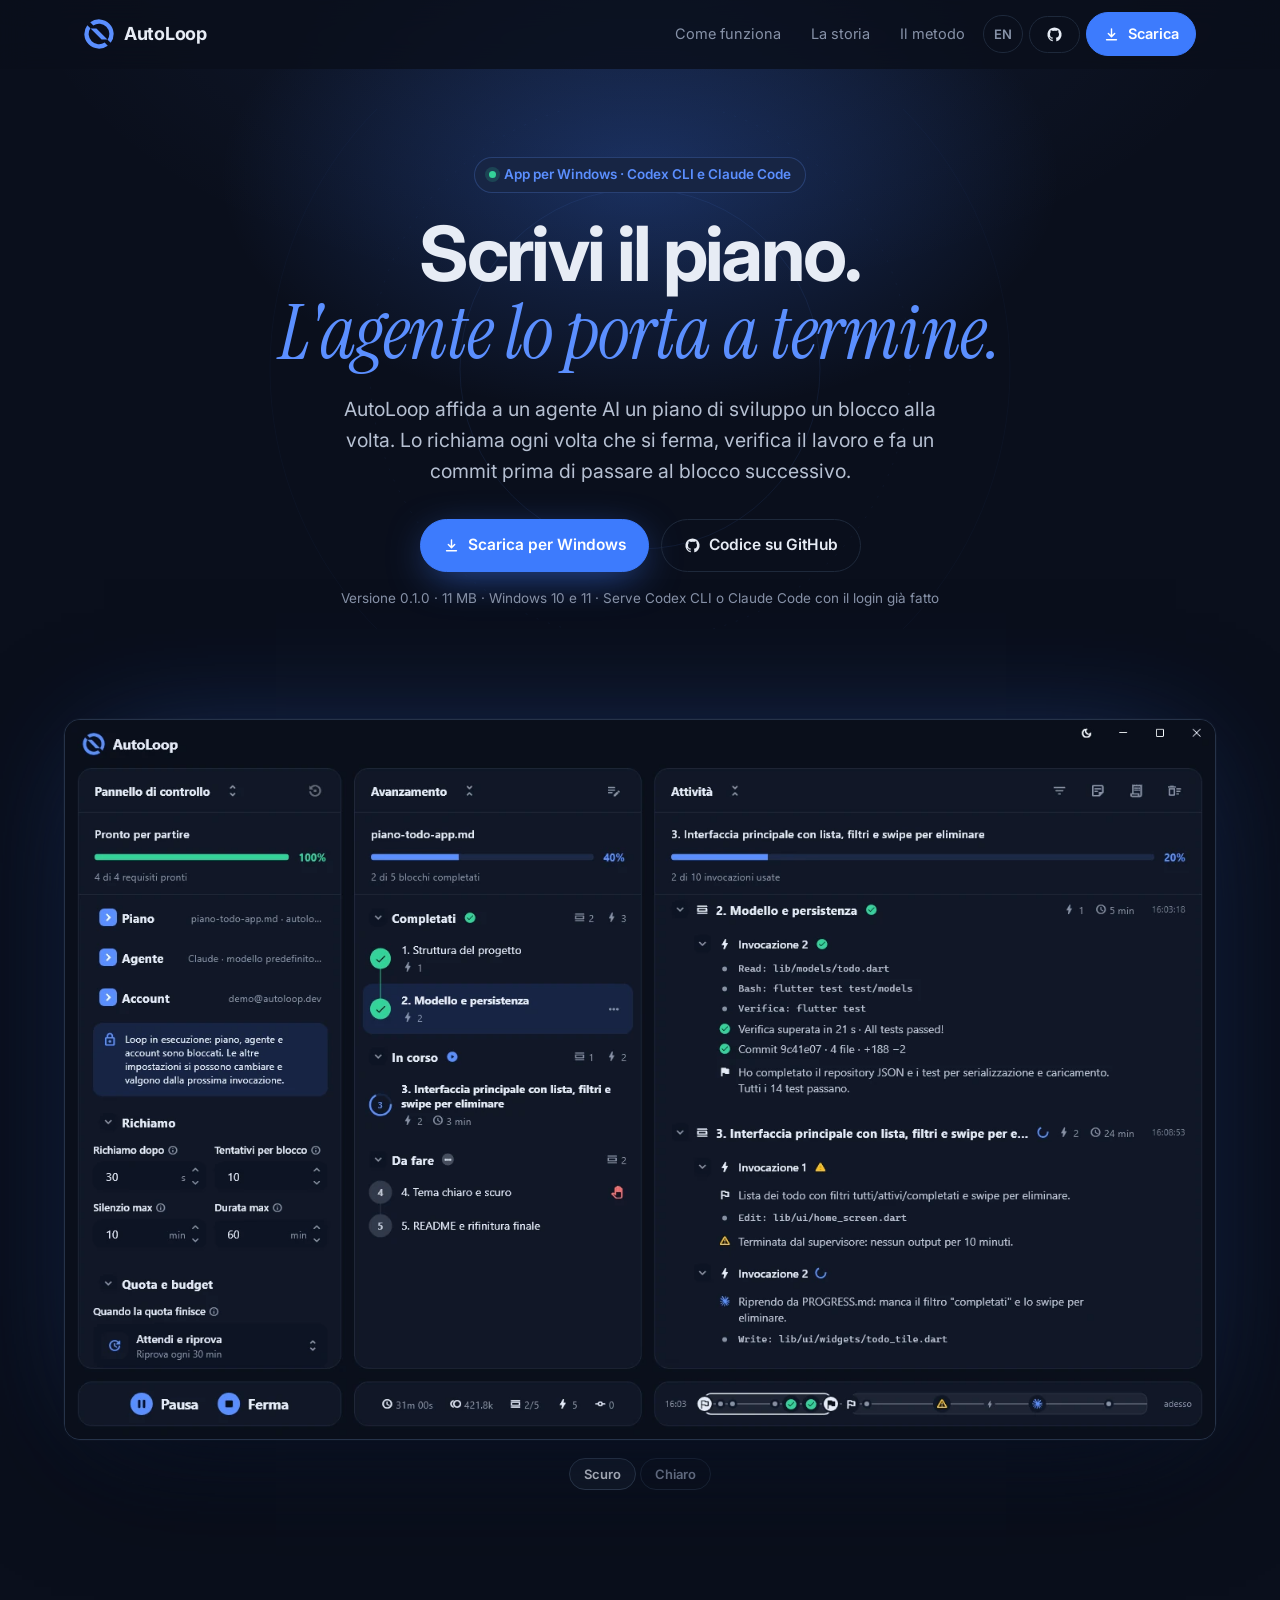
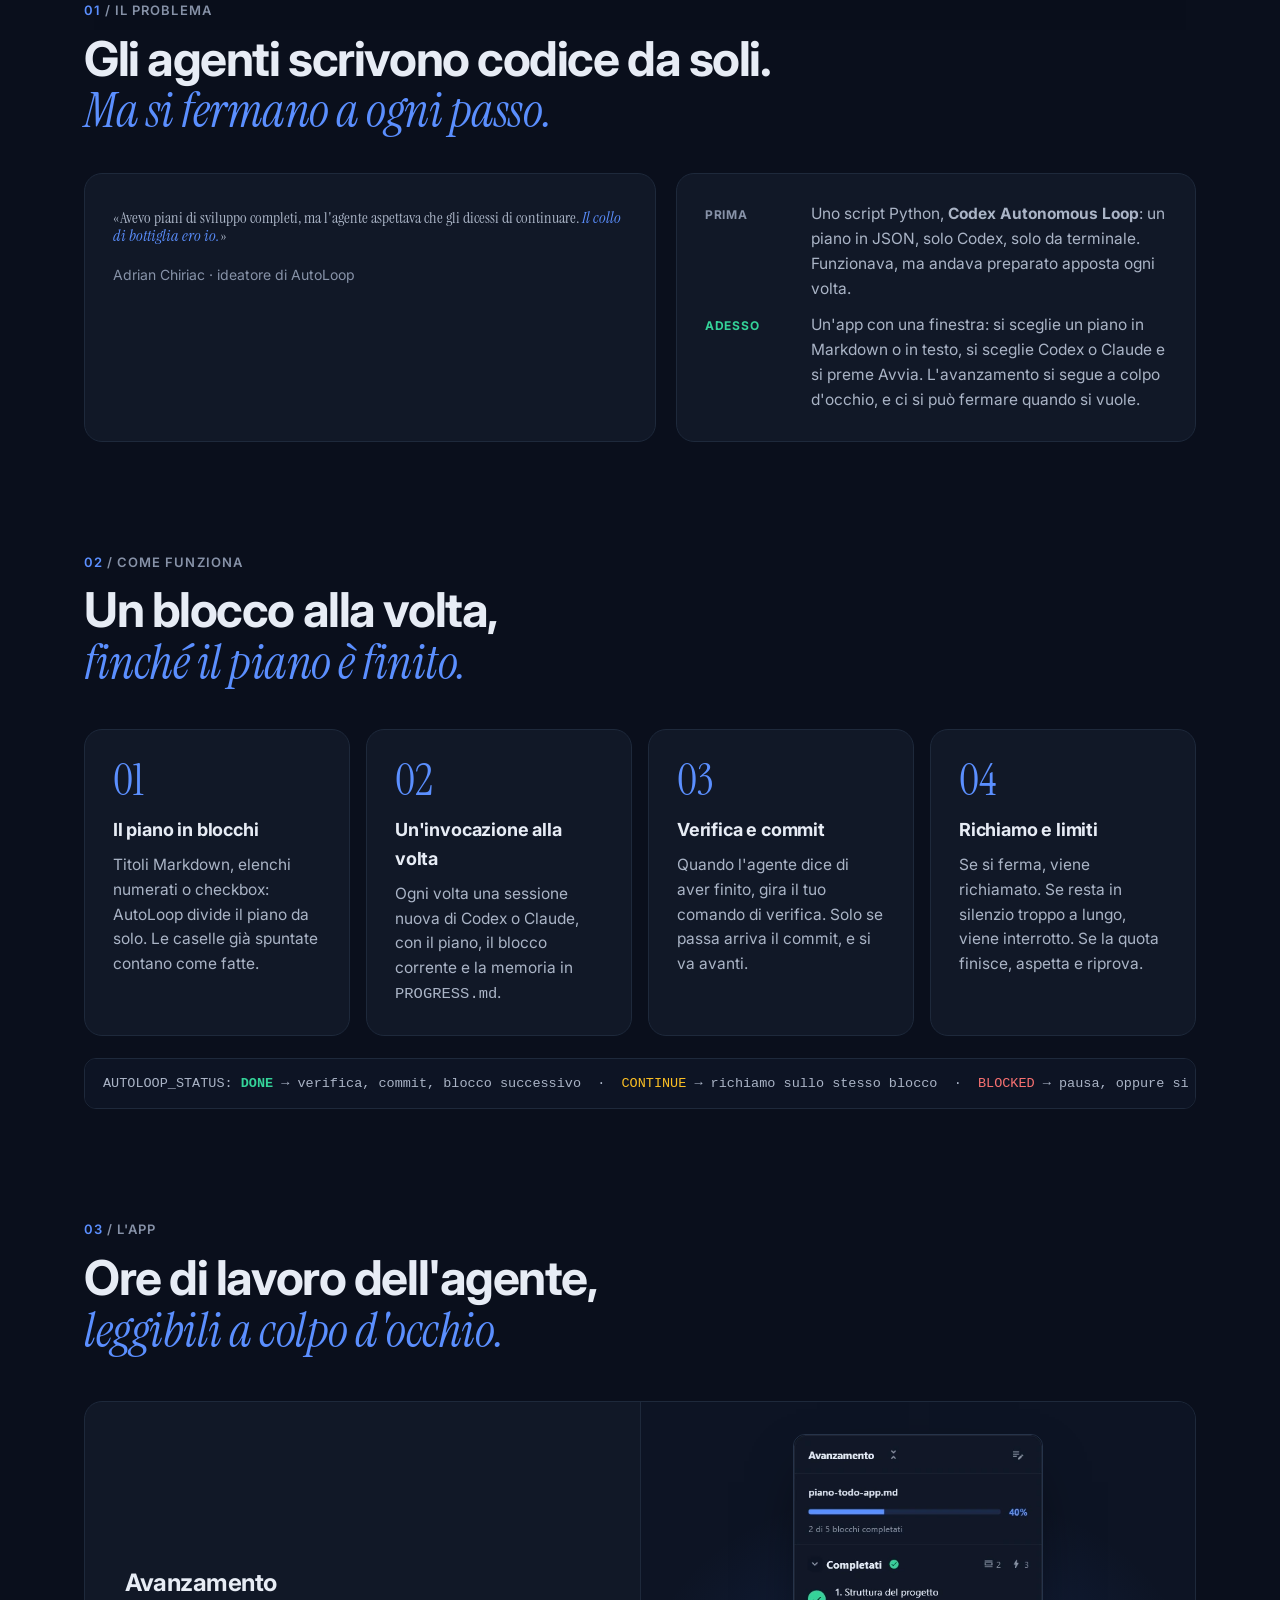
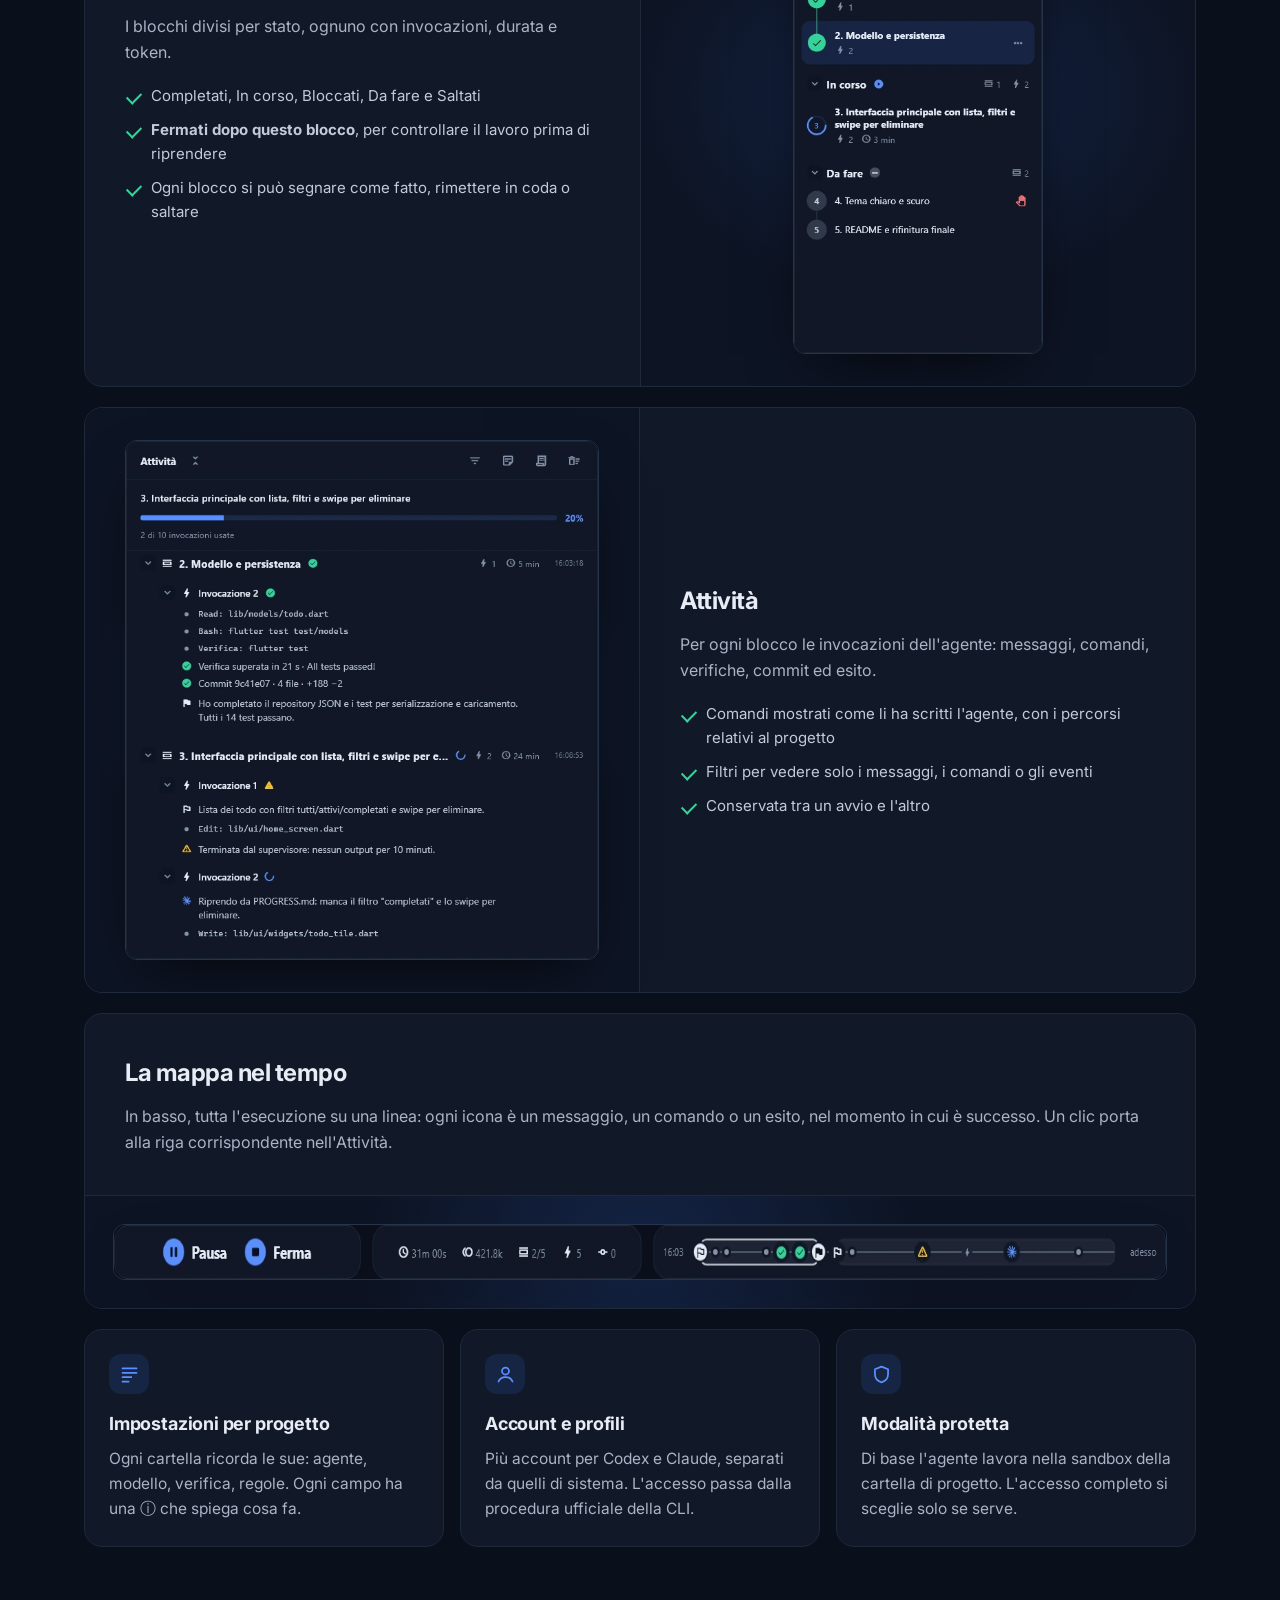
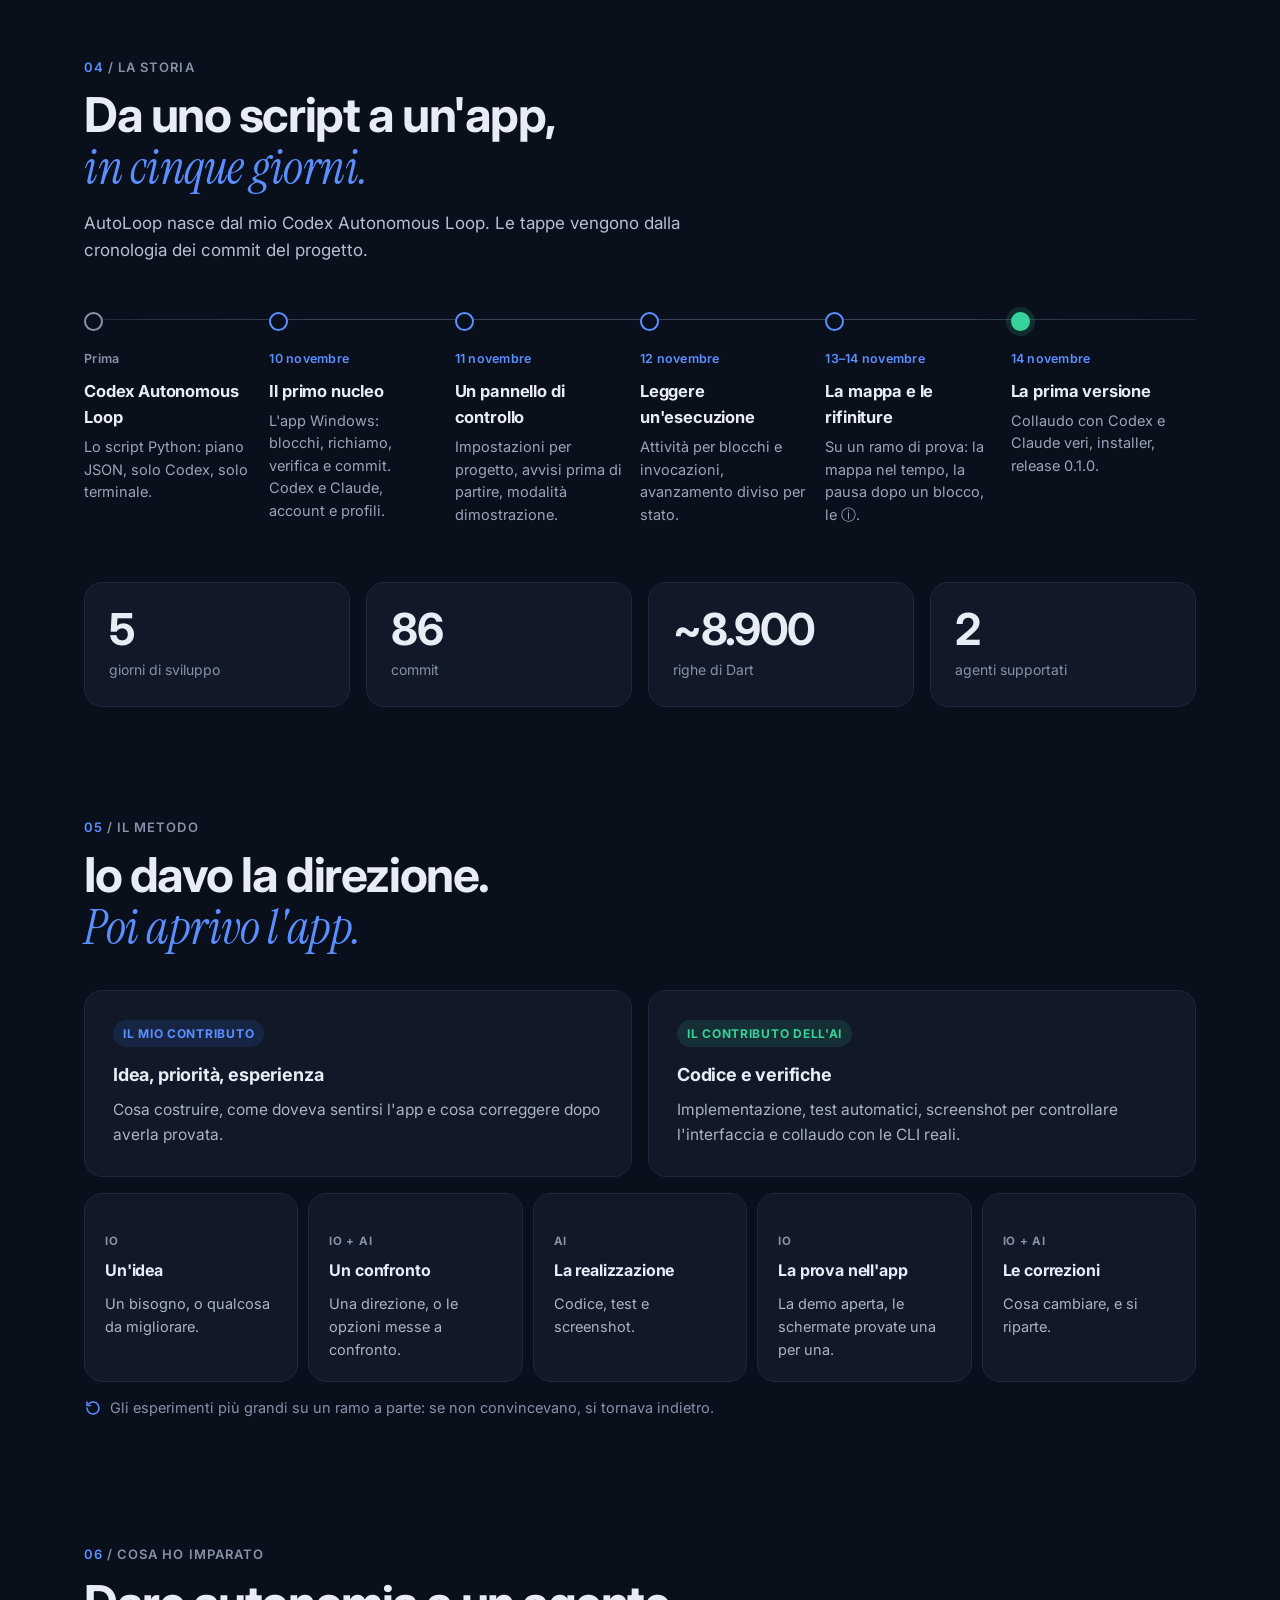
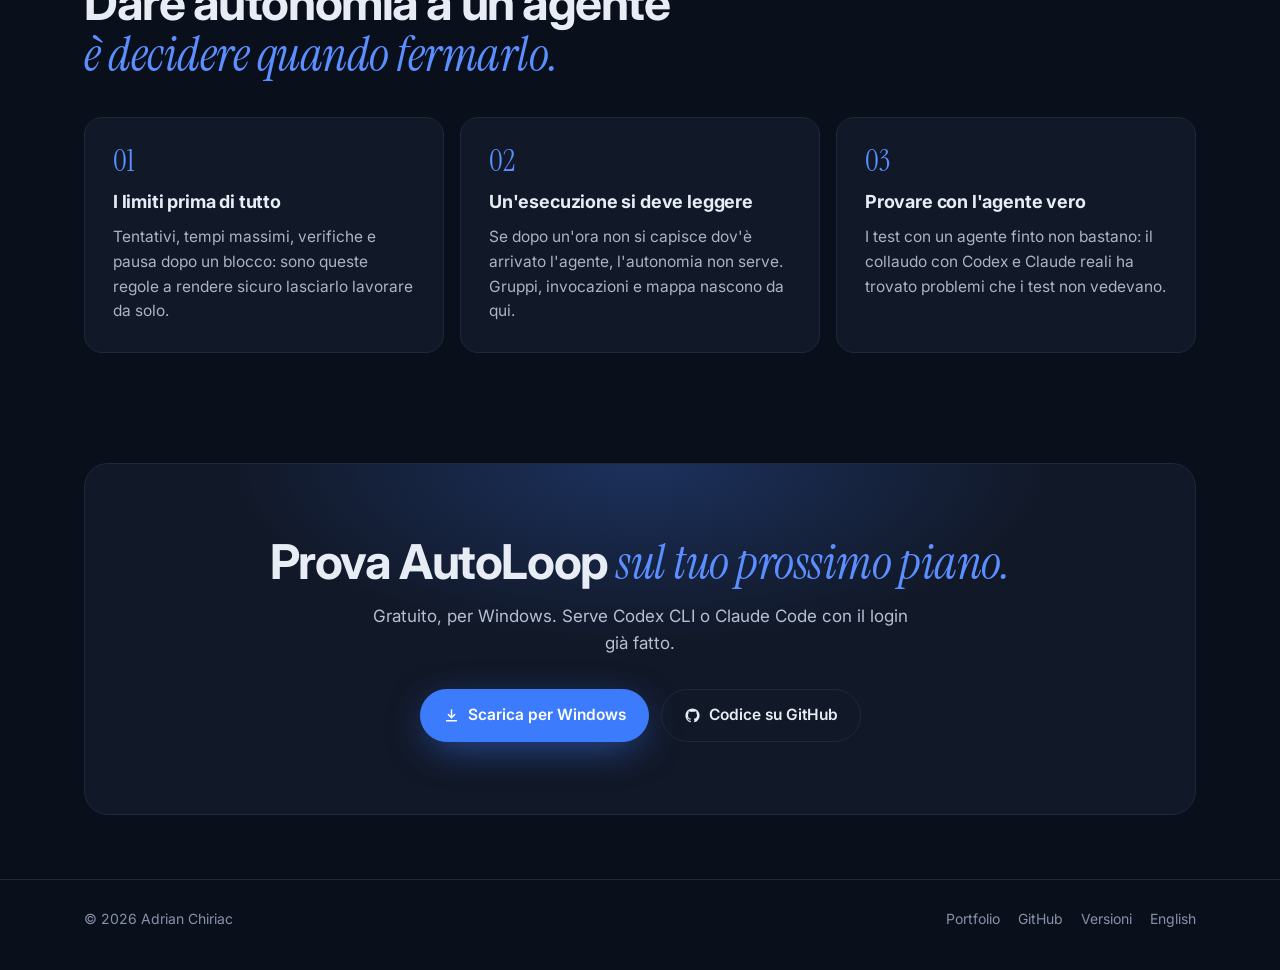
==== site/index.html @ 824dc72f "Landing page su GitHub Pages (italiano e inglese) - site/: pagina statica con presentazione, funzion" ====
<!doctype html>
<html lang="it">
<head>
  <meta charset="utf-8">
  <meta name="viewport" content="width=device-width, initial-scale=1">
  <title>AutoLoop · Un agente AI che porta a termine il tuo piano</title>
  <meta name="description" content="AutoLoop è un'app per Windows che fa eseguire a Codex CLI o Claude Code un piano di sviluppo un blocco alla volta: lo richiama quando si ferma, verifica il lavoro e fa un commit a ogni blocco.">
  <link rel="canonical" href="https://chiriacadrian2296.github.io/auto-loop/">
  <link rel="alternate" hreflang="it" href="https://chiriacadrian2296.github.io/auto-loop/">
  <link rel="alternate" hreflang="en" href="https://chiriacadrian2296.github.io/auto-loop/en/">
  <meta property="og:type" content="website">
  <meta property="og:title" content="AutoLoop · Un agente AI che porta a termine il tuo piano">
  <meta property="og:description" content="App per Windows: Codex CLI o Claude Code eseguono un piano di sviluppo un blocco alla volta, con verifiche, commit e richiamo automatico.">
  <meta property="og:image" content="https://chiriacadrian2296.github.io/auto-loop/assets/og.png">
  <meta property="og:url" content="https://chiriacadrian2296.github.io/auto-loop/">
  <meta name="twitter:card" content="summary_large_image">
  <meta name="theme-color" content="#0a0f1c">
  <link rel="icon" href="assets/favicon.svg" type="image/svg+xml">
  <link rel="apple-touch-icon" href="assets/apple-touch-icon.png">
  <link rel="preconnect" href="https://fonts.googleapis.com">
  <link rel="preconnect" href="https://fonts.gstatic.com" crossorigin>
  <link href="https://fonts.googleapis.com/css2?family=Inter:wght@400;500;600;700&family=Instrument+Serif:ital@0;1&display=swap" rel="stylesheet">
  <link rel="stylesheet" href="style.css">
</head>
<body>
<svg width="0" height="0" style="position:absolute" aria-hidden="true">
  <symbol id="logo" viewBox="-128 -128 256 256"><g fill="currentColor"><path d="M-75 -100A125 125 0 0 1 100 75L73.46 48.46A88 88 0 0 0 -48.46 -73.46Z"/><path d="M75 100A125 125 0 0 1 -100 -75L-73.46 -48.46A88 88 0 0 0 48.46 73.46Z"/><path d="M-72 -47H-22L72 47H22Z"/></g></symbol>
  <symbol id="download" viewBox="0 0 24 24"><path fill="none" stroke="currentColor" stroke-width="2" stroke-linecap="round" stroke-linejoin="round" d="M12 4v11m0 0-4.5-4.5M12 15l4.5-4.5M5 19.5h14"/></symbol>
  <symbol id="github" viewBox="0 0 24 24"><path fill="currentColor" d="M12 2a10 10 0 0 0-3.16 19.49c.5.09.68-.22.68-.48v-1.7c-2.78.6-3.37-1.34-3.37-1.34-.45-1.16-1.11-1.47-1.11-1.47-.9-.62.07-.6.07-.6 1 .07 1.53 1.03 1.53 1.03.89 1.53 2.34 1.09 2.91.83.09-.65.35-1.09.63-1.34-2.22-.25-4.55-1.11-4.55-4.94 0-1.09.39-1.98 1.03-2.68-.1-.25-.45-1.27.1-2.65 0 0 .84-.27 2.75 1.02A9.6 9.6 0 0 1 12 6.84c.85 0 1.7.11 2.5.34 1.9-1.29 2.74-1.02 2.74-1.02.55 1.38.2 2.4.1 2.65.64.7 1.03 1.59 1.03 2.68 0 3.84-2.34 4.68-4.57 4.93.36.31.68.92.68 1.85v2.74c0 .27.18.58.69.48A10 10 0 0 0 12 2Z"/></symbol>
  <symbol id="split" viewBox="0 0 24 24"><path fill="none" stroke="currentColor" stroke-width="2" stroke-linecap="round" d="M4 5h16M4 10h16M4 15h10M4 20h7"/></symbol>
  <symbol id="user" viewBox="0 0 24 24"><g fill="none" stroke="currentColor" stroke-width="2" stroke-linecap="round"><circle cx="12" cy="8" r="4"/><path d="M4 20c1.5-3.5 4.4-5 8-5s6.5 1.5 8 5"/></g></symbol>
  <symbol id="shield" viewBox="0 0 24 24"><path fill="none" stroke="currentColor" stroke-width="2" stroke-linejoin="round" d="M12 3 4.5 6v5.5c0 4.6 3.1 8.2 7.5 9.5 4.4-1.3 7.5-4.9 7.5-9.5V6L12 3Z"/></symbol>
  <symbol id="again" viewBox="0 0 24 24"><path fill="none" stroke="currentColor" stroke-width="2" stroke-linecap="round" stroke-linejoin="round" d="M4 12a8 8 0 1 0 2.4-5.7M4 4v4.5h4.5"/></symbol>
</svg>

<header class="top" id="top">
  <div class="wrap">
    <a class="brand" href="#"><svg><use href="#logo"/></svg>AutoLoop</a>
    <nav class="nav" aria-label="Sezioni">
      <a class="link" href="#come-funziona">Come funziona</a>
      <a class="link" href="#storia">La storia</a>
      <a class="link" href="#metodo">Il metodo</a>
      <a class="lang" href="en/" hreflang="en" lang="en" title="English version">EN</a>
      <a class="pill" href="https://github.com/chiriacadrian2296/auto-loop" aria-label="Codice su GitHub"><svg><use href="#github"/></svg></a>
      <a class="pill primary" href="https://github.com/chiriacadrian2296/auto-loop/releases/download/v0.1.0/AutoLoop-Setup-0.1.0.exe"><svg><use href="#download"/></svg><span>Scarica</span></a>
    </nav>
  </div>
</header>

<main>
  <div class="hero">
    <svg class="rings" viewBox="0 0 980 520" aria-hidden="true">
      <g fill="none" stroke="#5b8fff">
        <circle cx="490" cy="260" r="180" stroke-opacity=".18"/>
        <circle cx="490" cy="260" r="270" stroke-opacity=".11" stroke-dasharray="2 10"/>
        <circle cx="490" cy="260" r="370" stroke-opacity=".07"/>
      </g>
    </svg>
    <div class="wrap">
      <span class="eyebrow"><i></i>App per Windows · Codex CLI e Claude Code</span>
      <h1>Scrivi il piano.<br><em>L'agente lo porta a termine.</em></h1>
      <p class="lead">AutoLoop affida a un agente AI un piano di sviluppo un blocco alla volta. Lo richiama ogni volta che si ferma, verifica il lavoro e fa un commit prima di passare al blocco successivo.</p>
      <div class="cta">
        <a class="pill primary" href="https://github.com/chiriacadrian2296/auto-loop/releases/download/v0.1.0/AutoLoop-Setup-0.1.0.exe"><svg><use href="#download"/></svg>Scarica per Windows</a>
        <a class="pill" href="https://github.com/chiriacadrian2296/auto-loop"><svg><use href="#github"/></svg>Codice su GitHub</a>
      </div>
      <p class="meta">Versione 0.1.0 · 11 MB · Windows 10 e 11 · Serve Codex CLI o Claude Code con il login già fatto</p>
    </div>
  </div>

  <div class="shot reveal">
    <div class="frame" id="frame">
      <img src="assets/app-dark.webp" width="1440" height="900" alt="La finestra di AutoLoop durante un'esecuzione: a sinistra il pannello di controllo, al centro l'avanzamento dei blocchi, a destra l'attività dell'agente e in basso la mappa nel tempo.">
      <img class="light" src="assets/app-light.webp" width="1440" height="900" alt="" loading="lazy">
    </div>
    <div class="switch" role="group" aria-label="Tema dello screenshot">
      <button type="button" aria-pressed="true" data-theme="dark">Scuro</button>
      <button type="button" aria-pressed="false" data-theme="light">Chiaro</button>
    </div>
  </div>

  <section id="problema">
    <div class="wrap">
      <div class="kicker reveal">01 <b>/ Il problema</b></div>
      <h2 class="reveal">Gli agenti scrivono codice da soli.<br><em>Ma si fermano a ogni passo.</em></h2>
      <div class="quote">
        <div class="card reveal">
          <p class="big-quote">«Avevo piani di sviluppo completi, ma l'agente aspettava che gli dicessi di continuare. <em>Il collo di bottiglia ero io.</em>»</p>
          <p class="who">Adrian Chiriac · ideatore di AutoLoop</p>
        </div>
        <div class="card before-after reveal">
          <div class="ba"><span>Prima</span><p>Uno script Python, <strong>Codex Autonomous Loop</strong>: un piano in JSON, solo Codex, solo da terminale. Funzionava, ma andava preparato apposta ogni volta.</p></div>
          <div class="ba now"><span>Adesso</span><p>Un'app con una finestra: si sceglie un piano in Markdown o in testo, si sceglie Codex o Claude e si preme Avvia. L'avanzamento si segue a colpo d'occhio, e ci si può fermare quando si vuole.</p></div>
        </div>
      </div>
    </div>
  </section>

  <section id="come-funziona">
    <div class="wrap">
      <div class="kicker reveal">02 <b>/ Come funziona</b></div>
      <h2 class="reveal">Un blocco alla volta,<br><em>finché il piano è finito.</em></h2>
      <div class="steps">
        <div class="card step reveal"><div class="n">01</div><h3>Il piano in blocchi</h3><p>Titoli Markdown, elenchi numerati o checkbox: AutoLoop divide il piano da solo. Le caselle già spuntate contano come fatte.</p></div>
        <div class="card step reveal"><div class="n">02</div><h3>Un'invocazione alla volta</h3><p>Ogni volta una sessione nuova di Codex o Claude, con il piano, il blocco corrente e la memoria in <code>PROGRESS.md</code>.</p></div>
        <div class="card step reveal"><div class="n">03</div><h3>Verifica e commit</h3><p>Quando l'agente dice di aver finito, gira il tuo comando di verifica. Solo se passa arriva il commit, e si va avanti.</p></div>
        <div class="card step reveal"><div class="n">04</div><h3>Richiamo e limiti</h3><p>Se si ferma, viene richiamato. Se resta in silenzio troppo a lungo, viene interrotto. Se la quota finisce, aspetta e riprova.</p></div>
      </div>
      <div class="status-line reveal" aria-label="Le tre risposte possibili dell'agente">
        AUTOLOOP_STATUS: <b>DONE</b> → verifica, commit, blocco successivo &nbsp;·&nbsp; <span class="c">CONTINUE</span> → richiamo sullo stesso blocco &nbsp;·&nbsp; <span class="x">BLOCKED</span> → pausa, oppure si salta
      </div>
    </div>
  </section>

  <section id="app">
    <div class="wrap">
      <div class="kicker reveal">03 <b>/ L'app</b></div>
      <h2 class="reveal">Ore di lavoro dell'agente,<br><em>leggibili a colpo d'occhio.</em></h2>
      <div class="features">
        <div class="card feature reveal">
          <div class="txt">
            <h3>Avanzamento</h3>
            <p>I blocchi divisi per stato, ognuno con invocazioni, durata e token.</p>
            <ul>
              <li>Completati, In corso, Bloccati, Da fare e Saltati</li>
              <li><strong>Fermati dopo questo blocco</strong>, per controllare il lavoro prima di riprendere</li>
              <li>Ogni blocco si può segnare come fatto, rimettere in coda o saltare</li>
            </ul>
          </div>
          <div class="pic"><img src="assets/progress.webp" width="360" height="752" alt="Il pannello Avanzamento con i blocchi completati, quello in corso e quelli da fare." loading="lazy"></div>
        </div>
        <div class="card feature flip reveal">
          <div class="txt">
            <h3>Attività</h3>
            <p>Per ogni blocco le invocazioni dell'agente: messaggi, comandi, verifiche, commit ed esito.</p>
            <ul>
              <li>Comandi mostrati come li ha scritti l'agente, con i percorsi relativi al progetto</li>
              <li>Filtri per vedere solo i messaggi, i comandi o gli eventi</li>
              <li>Conservata tra un avvio e l'altro</li>
            </ul>
          </div>
          <div class="pic"><img src="assets/activity.webp" width="686" height="752" alt="Il pannello Attività con le invocazioni dell'agente, la verifica superata e il commit." loading="lazy"></div>
        </div>
        <div class="card feature wide reveal">
          <div class="txt">
            <h3>La mappa nel tempo</h3>
            <p>In basso, tutta l'esecuzione su una linea: ogni icona è un messaggio, un comando o un esito, nel momento in cui è successo. Un clic porta alla riga corrispondente nell'Attività.</p>
          </div>
          <div class="pic"><img src="assets/bar.webp" width="1408" height="56" alt="La barra in basso con i pulsanti Pausa e Ferma, i totali e la mappa dell'attività nel tempo." loading="lazy"></div>
        </div>
      </div>
      <div class="mini">
        <div class="card reveal"><div class="ico"><svg><use href="#split"/></svg></div><h3>Impostazioni per progetto</h3><p>Ogni cartella ricorda le sue: agente, modello, verifica, regole. Ogni campo ha una ⓘ che spiega cosa fa.</p></div>
        <div class="card reveal"><div class="ico"><svg><use href="#user"/></svg></div><h3>Account e profili</h3><p>Più account per Codex e Claude, separati da quelli di sistema. L'accesso passa dalla procedura ufficiale della CLI.</p></div>
        <div class="card reveal"><div class="ico"><svg><use href="#shield"/></svg></div><h3>Modalità protetta</h3><p>Di base l'agente lavora nella sandbox della cartella di progetto. L'accesso completo si sceglie solo se serve.</p></div>
      </div>
    </div>
  </section>

  <section id="storia">
    <div class="wrap">
      <div class="kicker reveal">04 <b>/ La storia</b></div>
      <h2 class="reveal">Da uno script a un'app,<br><em>in cinque giorni.</em></h2>
      <p class="intro reveal">AutoLoop nasce dal mio Codex Autonomous Loop. Le tappe vengono dalla cronologia dei commit del progetto.</p>
      <div class="timeline">
        <div class="tl first reveal"><time>Prima</time><h3>Codex Autonomous Loop</h3><p>Lo script Python: piano JSON, solo Codex, solo terminale.</p></div>
        <div class="tl reveal"><time>10 novembre</time><h3>Il primo nucleo</h3><p>L'app Windows: blocchi, richiamo, verifica e commit. Codex e Claude, account e profili.</p></div>
        <div class="tl reveal"><time>11 novembre</time><h3>Un pannello di controllo</h3><p>Impostazioni per progetto, avvisi prima di partire, modalità dimostrazione.</p></div>
        <div class="tl reveal"><time>12 novembre</time><h3>Leggere un'esecuzione</h3><p>Attività per blocchi e invocazioni, avanzamento diviso per stato.</p></div>
        <div class="tl reveal"><time>13–14 novembre</time><h3>La mappa e le rifiniture</h3><p>Su un ramo di prova: la mappa nel tempo, la pausa dopo un blocco, le ⓘ.</p></div>
        <div class="tl last reveal"><time>14 novembre</time><h3>La prima versione</h3><p>Collaudo con Codex e Claude veri, installer, release 0.1.0.</p></div>
      </div>
      <div class="numbers">
        <div class="card num reveal"><b>5</b><span>giorni di sviluppo</span></div>
        <div class="card num reveal"><b>86</b><span>commit</span></div>
        <div class="card num reveal"><b>~8.900</b><span>righe di Dart</span></div>
        <div class="card num reveal"><b>2</b><span>agenti supportati</span></div>
      </div>
    </div>
  </section>

  <section id="metodo">
    <div class="wrap">
      <div class="kicker reveal">05 <b>/ Il metodo</b></div>
      <h2 class="reveal">Io davo la direzione.<br><em>Poi aprivo l'app.</em></h2>
      <div class="roles">
        <div class="card role reveal"><span class="tag">Il mio contributo</span><h3>Idea, priorità, esperienza</h3><p>Cosa costruire, come doveva sentirsi l'app e cosa correggere dopo averla provata.</p></div>
        <div class="card role ai reveal"><span class="tag">Il contributo dell'AI</span><h3>Codice e verifiche</h3><p>Implementazione, test automatici, screenshot per controllare l'interfaccia e collaudo con le CLI reali.</p></div>
      </div>
      <div class="loop">
        <div class="card reveal"><div class="who">Io</div><h3>Un'idea</h3><p>Un bisogno, o qualcosa da migliorare.</p></div>
        <div class="card reveal"><div class="who">Io + AI</div><h3>Un confronto</h3><p>Una direzione, o le opzioni messe a confronto.</p></div>
        <div class="card reveal"><div class="who">AI</div><h3>La realizzazione</h3><p>Codice, test e screenshot.</p></div>
        <div class="card reveal"><div class="who">Io</div><h3>La prova nell'app</h3><p>La demo aperta, le schermate provate una per una.</p></div>
        <div class="card reveal"><div class="who">Io + AI</div><h3>Le correzioni</h3><p>Cosa cambiare, e si riparte.</p></div>
      </div>
      <p class="again reveal"><svg><use href="#again"/></svg>Gli esperimenti più grandi su un ramo a parte: se non convincevano, si tornava indietro.</p>
    </div>
  </section>

  <section id="imparato">
    <div class="wrap">
      <div class="kicker reveal">06 <b>/ Cosa ho imparato</b></div>
      <h2 class="reveal">Dare autonomia a un agente<br><em>è decidere quando fermarlo.</em></h2>
      <div class="learned">
        <div class="card reveal"><div class="n">01</div><h3>I limiti prima di tutto</h3><p>Tentativi, tempi massimi, verifiche e pausa dopo un blocco: sono queste regole a rendere sicuro lasciarlo lavorare da solo.</p></div>
        <div class="card reveal"><div class="n">02</div><h3>Un'esecuzione si deve leggere</h3><p>Se dopo un'ora non si capisce dov'è arrivato l'agente, l'autonomia non serve. Gruppi, invocazioni e mappa nascono da qui.</p></div>
        <div class="card reveal"><div class="n">03</div><h3>Provare con l'agente vero</h3><p>I test con un agente finto non bastano: il collaudo con Codex e Claude reali ha trovato problemi che i test non vedevano.</p></div>
      </div>

      <div class="final reveal">
        <h2>Prova AutoLoop <em>sul tuo prossimo piano.</em></h2>
        <p>Gratuito, per Windows. Serve Codex CLI o Claude Code con il login già fatto.</p>
        <div class="cta">
          <a class="pill primary" href="https://github.com/chiriacadrian2296/auto-loop/releases/download/v0.1.0/AutoLoop-Setup-0.1.0.exe"><svg><use href="#download"/></svg>Scarica per Windows</a>
          <a class="pill" href="https://github.com/chiriacadrian2296/auto-loop"><svg><use href="#github"/></svg>Codice su GitHub</a>
        </div>
      </div>
    </div>
  </section>
</main>

<footer>
  <div class="wrap">
    <span>© 2026 Adrian Chiriac</span>
    <nav aria-label="Link">
      <a href="https://chiriacadrian2296.github.io/portfolio/">Portfolio</a>
      <a href="https://github.com/chiriacadrian2296/auto-loop">GitHub</a>
      <a href="https://github.com/chiriacadrian2296/auto-loop/releases">Versioni</a>
      <a href="en/" hreflang="en" lang="en">English</a>
    </nav>
  </div>
</footer>

<script src="site.js"></script>
</body>
</html>
---- site/style.css ----
/* AutoLoop landing: the app's own dark palette (from the logo). */
:root {
  --bg: #0a0f1c;
  --bg-2: #0d1424;
  --surface: #111827;
  --border: #1e293b;
  --text: #e7ecf5;
  --muted: #8792a8;
  --primary: #5b8fff;
  --primary-strong: #3d7bfd;
  --primary-soft: #172544;
  --success: #34d399;
  --danger: #f87171;
  --warning: #fbbf24;
  --radius: 18px;
  --max: 1160px;
  --sans: 'Inter', 'Segoe UI', system-ui, -apple-system, sans-serif;
  --serif: 'Instrument Serif', Georgia, serif;
  color-scheme: dark;
}

* { box-sizing: border-box; }
html { scroll-behavior: smooth; -webkit-text-size-adjust: 100%; overflow-x: clip; }
@media (prefers-reduced-motion: reduce) { html { scroll-behavior: auto; } }
body {
  margin: 0;
  background: var(--bg);
  color: var(--text);
  font: 400 17px/1.6 var(--sans);
  -webkit-font-smoothing: antialiased;
  overflow-x: hidden;
}
img { max-width: 100%; display: block; }
a { color: inherit; }
.wrap { max-width: var(--max); margin: 0 auto; padding: 0 24px; }
@media (max-width: 600px) { .wrap { padding: 0 16px; } }
.sr { position: absolute; width: 1px; height: 1px; overflow: hidden; clip: rect(0 0 0 0); }

/* ---------- header */
.top {
  position: sticky; top: 0; z-index: 10;
  background: color-mix(in srgb, var(--bg) 82%, transparent);
  backdrop-filter: blur(14px);
  border-bottom: 1px solid transparent;
  transition: border-color .2s;
}
.top.scrolled { border-bottom-color: var(--border); }
.top .wrap { display: flex; align-items: center; gap: 12px; height: 68px; }
.brand { display: flex; align-items: center; gap: 10px; text-decoration: none; font-weight: 700; font-size: 18px; letter-spacing: -.3px; }
.brand svg { width: 30px; height: 30px; color: var(--primary); }
.nav { margin-left: auto; display: flex; align-items: center; gap: 6px; }
.nav a.link { text-decoration: none; color: var(--muted); font-size: 14.5px; padding: 8px 12px; border-radius: 999px; transition: color .15s, background .15s; }
.nav a.link:hover { color: var(--text); background: var(--surface); }
.pill {
  display: inline-flex; align-items: center; gap: 8px;
  text-decoration: none; font-weight: 600; font-size: 14.5px;
  padding: 9px 16px; border-radius: 999px; border: 1px solid var(--border);
  transition: background .15s, border-color .15s, transform .15s;
}
.pill:hover { border-color: #334155; background: var(--surface); }
.pill.primary { background: var(--primary-strong); border-color: var(--primary-strong); color: #fff; }
.pill.primary:hover { background: var(--primary); border-color: var(--primary); }
.pill svg { width: 17px; height: 17px; flex: none; }
.lang { font-size: 13px; font-weight: 600; color: var(--muted); text-decoration: none; padding: 8px 10px; border-radius: 999px; border: 1px solid var(--border); }
.lang:hover { color: var(--text); }
@media (max-width: 760px) { .nav a.link { display: none; } }
@media (max-width: 420px) { .top .pill.primary span { display: none; } }

/* ---------- hero */
.hero { position: relative; padding: 88px 0 40px; text-align: center; isolation: isolate; overflow-x: clip; }
.hero::before {
  content: ''; position: absolute; inset: -120px 0 auto; height: 760px; z-index: -1;
  background:
    radial-gradient(600px 340px at 50% 30%, rgba(61, 123, 253, .28), transparent 70%),
    radial-gradient(900px 500px at 50% 0%, rgba(91, 143, 255, .10), transparent 70%);
}
.rings { position: absolute; left: 50%; top: 40px; width: 980px; max-width: 160vw; transform: translateX(-50%); z-index: -1; opacity: .5; pointer-events: none; }
.eyebrow {
  display: inline-flex; align-items: center; gap: 8px;
  font-size: 13.5px; font-weight: 600; color: var(--primary);
  background: var(--primary-soft); border: 1px solid rgba(91, 143, 255, .25);
  padding: 6px 14px; border-radius: 999px;
}
.eyebrow i { width: 7px; height: 7px; border-radius: 50%; background: var(--success); box-shadow: 0 0 0 4px rgba(52, 211, 153, .18); }
h1 {
  margin: 22px auto 0; max-width: 900px;
  font-size: clamp(40px, 7vw, 76px); line-height: 1.02; letter-spacing: -.035em; font-weight: 700;
}
h1 em, h2 em { font-family: var(--serif); font-style: italic; font-weight: 400; letter-spacing: -.01em; color: var(--primary); }
.lead { max-width: 640px; margin: 22px auto 0; color: #b6c0d2; font-size: clamp(17px, 2vw, 19.5px); }
.cta { margin-top: 32px; display: flex; flex-wrap: wrap; justify-content: center; gap: 12px; }
.cta .pill { padding: 13px 22px; font-size: 15.5px; }
.cta .pill.primary { box-shadow: 0 10px 40px -10px rgba(61, 123, 253, .7); }
.meta { margin-top: 16px; color: var(--muted); font-size: 13.5px; }

/* ---------- screenshot */
.shot { margin: 56px auto 0; max-width: 1200px; padding: 0 24px; }
@media (max-width: 600px) { .shot { padding: 0 16px; } }
.frame {
  position: relative; border-radius: 16px; overflow: hidden;
  border: 1px solid #263349;
  box-shadow: 0 40px 120px -30px rgba(0, 0, 0, .8), 0 0 0 1px rgba(255, 255, 255, .02), 0 0 120px -40px rgba(61, 123, 253, .5);
  background: var(--surface);
}
.frame img { width: 100%; height: auto; aspect-ratio: 1440 / 900; }
.frame img.light { position: absolute; inset: 0; opacity: 0; transition: opacity .35s; }
.frame.is-light img.light { opacity: 1; }
.switch { margin: 18px auto 0; display: flex; justify-content: center; gap: 4px; }
.switch button {
  font: 600 13px var(--sans); color: var(--muted); background: transparent; cursor: pointer;
  border: 1px solid var(--border); padding: 7px 14px; border-radius: 999px;
}
.switch button[aria-pressed='true'] { color: var(--text); background: var(--surface); border-color: #334155; }
.caption { text-align: center; color: var(--muted); font-size: 13px; margin-top: 10px; }

/* ---------- sections */
section { padding: 110px 0 0; }
.kicker { font-size: 13px; font-weight: 600; letter-spacing: .08em; text-transform: uppercase; color: var(--primary); }
.kicker b { color: var(--muted); font-weight: 600; }
h2 { margin: 12px 0 0; font-size: clamp(30px, 4.6vw, 48px); line-height: 1.08; letter-spacing: -.03em; font-weight: 700; max-width: 820px; }
.intro { margin-top: 16px; max-width: 680px; color: #b6c0d2; }

/* problem quote */
.quote { margin-top: 36px; display: grid; grid-template-columns: 1.1fr 1fr; gap: 20px; }
@media (max-width: 860px) { .quote { grid-template-columns: 1fr; } }
.card { background: var(--surface); border: 1px solid var(--border); border-radius: var(--radius); padding: 28px; }
.card h3 { margin: 0; font-size: 18px; letter-spacing: -.01em; }
.card p { margin: 8px 0 0; color: #aab4c6; font-size: 15.5px; }
.big-quote { font-family: var(--serif); font-size: clamp(28px, 3.6vw, 40px); line-height: 1.15; margin: 0; }
.big-quote em { color: var(--primary); }
.card .who { margin-top: 18px; color: var(--muted); font-size: 14px; }
.before-after { display: grid; gap: 12px; }
.ba { display: grid; grid-template-columns: 92px 1fr; gap: 14px; align-items: start; }
.ba span { font-size: 12px; font-weight: 700; letter-spacing: .06em; text-transform: uppercase; color: var(--muted); padding-top: 3px; }
.ba.now span { color: var(--success); }
.ba p { margin: 0; }

/* steps */
.steps { margin-top: 40px; display: grid; grid-template-columns: repeat(4, 1fr); gap: 16px; counter-reset: step; }
@media (max-width: 960px) { .steps { grid-template-columns: repeat(2, 1fr); } }
@media (max-width: 560px) { .steps { grid-template-columns: 1fr; } }
.step { position: relative; }
.step .n { font-family: var(--serif); font-size: 44px; line-height: 1; color: var(--primary); }
.step h3 { margin-top: 14px; }
.status-line {
  margin-top: 22px; font: 500 13.5px/1.6 'Cascadia Mono', Consolas, ui-monospace, monospace;
  background: var(--bg-2); border: 1px solid var(--border); border-radius: 12px; padding: 14px 18px; color: #aab4c6;
  overflow-x: auto; white-space: nowrap;
}
.status-line b { color: var(--success); font-weight: 600; }
.status-line .c { color: var(--warning); }
.status-line .x { color: var(--danger); }

/* features */
.features { margin-top: 44px; display: grid; gap: 20px; }
.feature { display: grid; grid-template-columns: 1fr 1fr; gap: 0; overflow: hidden; padding: 0; }
.feature .txt { padding: 40px; align-self: center; }
.feature .txt h3 { font-size: 24px; letter-spacing: -.02em; }
.feature .txt p { font-size: 16px; margin-top: 12px; }
.feature ul { margin: 18px 0 0; padding: 0; list-style: none; display: grid; gap: 10px; }
.feature li { position: relative; padding-left: 26px; color: #c3cbd9; font-size: 15px; }
.feature li::before { content: ''; position: absolute; left: 2px; top: 8px; width: 12px; height: 7px; border-left: 2px solid var(--success); border-bottom: 2px solid var(--success); transform: rotate(-45deg); }
.feature .pic { background: radial-gradient(400px 300px at 50% 50%, rgba(61, 123, 253, .16), transparent 70%), var(--bg-2); display: flex; align-items: center; justify-content: center; padding: 32px; border-left: 1px solid var(--border); }
.feature .pic img { border-radius: 12px; border: 1px solid #263349; box-shadow: 0 24px 60px -24px rgba(0, 0, 0, .8); max-height: 520px; width: auto; }
.feature.wide { grid-template-columns: 1fr; }
.feature.wide .pic { border-left: 0; border-top: 1px solid var(--border); padding: 28px; }
.feature.wide .pic img { width: 100%; max-height: none; }
.feature.flip .pic { order: -1; border-left: 0; border-right: 1px solid var(--border); }
@media (max-width: 860px) {
  .feature { grid-template-columns: 1fr; }
  .feature .txt { padding: 28px; }
  .feature .pic, .feature.flip .pic { order: 0; border: 0; border-top: 1px solid var(--border); padding: 20px; }
  .feature .pic img { max-height: 420px; }
}
.mini { margin-top: 20px; display: grid; grid-template-columns: repeat(3, 1fr); gap: 16px; }
@media (max-width: 860px) { .mini { grid-template-columns: 1fr; } }
.mini .card { padding: 24px; }
.ico { width: 40px; height: 40px; border-radius: 12px; background: var(--primary-soft); color: var(--primary); display: grid; place-items: center; margin-bottom: 16px; }
.ico svg { width: 21px; height: 21px; }

/* story */
.timeline { margin-top: 48px; display: grid; grid-template-columns: repeat(6, 1fr); gap: 0; position: relative; }
.timeline::before { content: ''; position: absolute; left: 0; right: 0; top: 7px; height: 1px; background: linear-gradient(90deg, var(--border), #334155 20%, #334155 80%, var(--border)); }
.tl { position: relative; padding: 32px 18px 0 0; }
.tl::before { content: ''; position: absolute; left: 0; top: 0; width: 15px; height: 15px; border-radius: 50%; background: var(--bg); border: 2px solid var(--primary); }
.tl.first::before { border-color: var(--muted); }
.tl.last::before { background: var(--success); border-color: var(--success); box-shadow: 0 0 0 5px rgba(52, 211, 153, .15); }
.tl time { font-size: 12.5px; font-weight: 600; color: var(--primary); letter-spacing: .02em; }
.tl.first time { color: var(--muted); }
.tl h3 { margin: 6px 0 0; font-size: 16.5px; letter-spacing: -.01em; }
.tl p { margin: 6px 0 0; color: #9aa5b8; font-size: 14.5px; line-height: 1.55; }
@media (max-width: 1000px) {
  .timeline { grid-template-columns: 1fr; gap: 26px; padding-left: 4px; }
  .timeline::before { left: 11px; right: auto; top: 6px; bottom: 6px; width: 1px; height: auto; background: #334155; }
  .tl { padding: 0 0 0 36px; }
  .tl::before { left: 4px; top: 3px; }
}
.numbers { margin-top: 56px; display: grid; grid-template-columns: repeat(4, 1fr); gap: 16px; }
@media (max-width: 860px) { .numbers { grid-template-columns: repeat(2, 1fr); } }
.num { padding: 24px; }
.num b { display: block; font-size: clamp(32px, 4vw, 44px); letter-spacing: -.03em; line-height: 1; }
.num span { display: block; margin-top: 8px; color: var(--muted); font-size: 14px; }

/* method */
.roles { margin-top: 36px; display: grid; grid-template-columns: 1fr 1fr; gap: 16px; }
@media (max-width: 760px) { .roles { grid-template-columns: 1fr; } }
.role .tag { display: inline-block; font-size: 12px; font-weight: 700; letter-spacing: .06em; text-transform: uppercase; padding: 4px 10px; border-radius: 999px; background: var(--primary-soft); color: var(--primary); }
.role.ai .tag { background: rgba(52, 211, 153, .12); color: var(--success); }
.role h3 { margin-top: 14px; }
.loop { margin-top: 16px; display: grid; grid-template-columns: repeat(5, 1fr); gap: 10px; }
@media (max-width: 960px) { .loop { grid-template-columns: 1fr 1fr; } }
@media (max-width: 520px) { .loop { grid-template-columns: 1fr; } }
.loop .card { padding: 20px; }
.loop .who { font-size: 11.5px; font-weight: 700; letter-spacing: .06em; text-transform: uppercase; color: var(--muted); }
.loop h3 { margin-top: 8px; font-size: 16px; }
.loop p { font-size: 14.5px; }
.again { margin-top: 14px; color: var(--muted); font-size: 14.5px; display: flex; align-items: center; gap: 8px; }
.again svg { width: 18px; height: 18px; color: var(--primary); }

/* learned */
.learned { margin-top: 36px; display: grid; grid-template-columns: repeat(3, 1fr); gap: 16px; }
@media (max-width: 860px) { .learned { grid-template-columns: 1fr; } }
.learned .n { font-family: var(--serif); color: var(--primary); font-size: 30px; line-height: 1; }
.learned h3 { margin-top: 12px; }

/* final cta + footer */
.final { margin-top: 110px; text-align: center; padding: 72px 24px; border-radius: 24px; border: 1px solid var(--border);
  background: radial-gradient(600px 260px at 50% 0%, rgba(61, 123, 253, .25), transparent 70%), var(--surface); }
.final h2 { margin: 0 auto; }
.final p { color: #b6c0d2; max-width: 560px; margin: 14px auto 0; }
footer { margin-top: 64px; border-top: 1px solid var(--border); padding: 28px 0 40px; color: var(--muted); font-size: 14px; }
footer .wrap { display: flex; flex-wrap: wrap; gap: 12px 24px; align-items: center; }
footer nav { margin-left: auto; display: flex; flex-wrap: wrap; gap: 18px; }
footer a { color: var(--muted); text-decoration: none; }
footer a:hover { color: var(--text); }

/* reveal on scroll */
.reveal { opacity: 0; transform: translateY(18px); transition: opacity .6s ease, transform .6s ease; }
.reveal.in { opacity: 1; transform: none; }
@media (prefers-reduced-motion: reduce) { .reveal { opacity: 1; transform: none; transition: none; } }
:focus-visible { outline: 2px solid var(--primary); outline-offset: 3px; border-radius: 6px; }
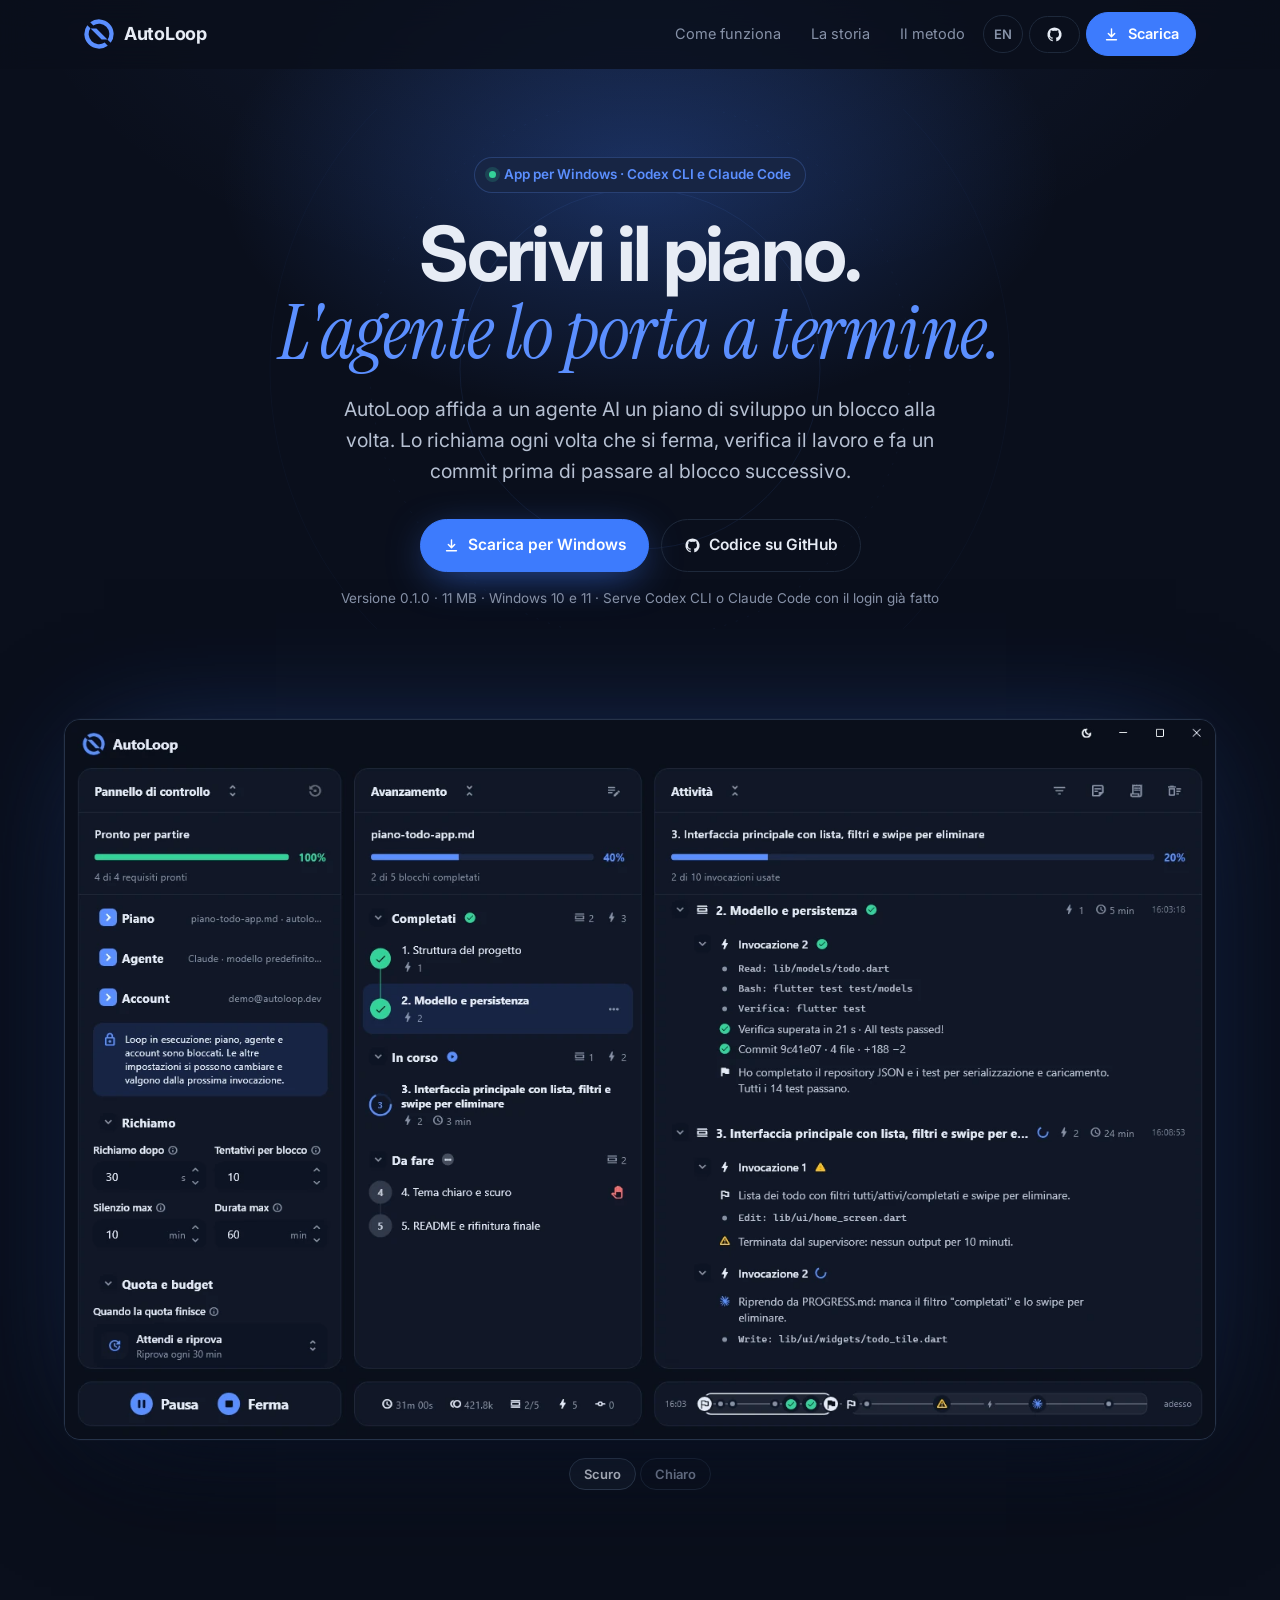
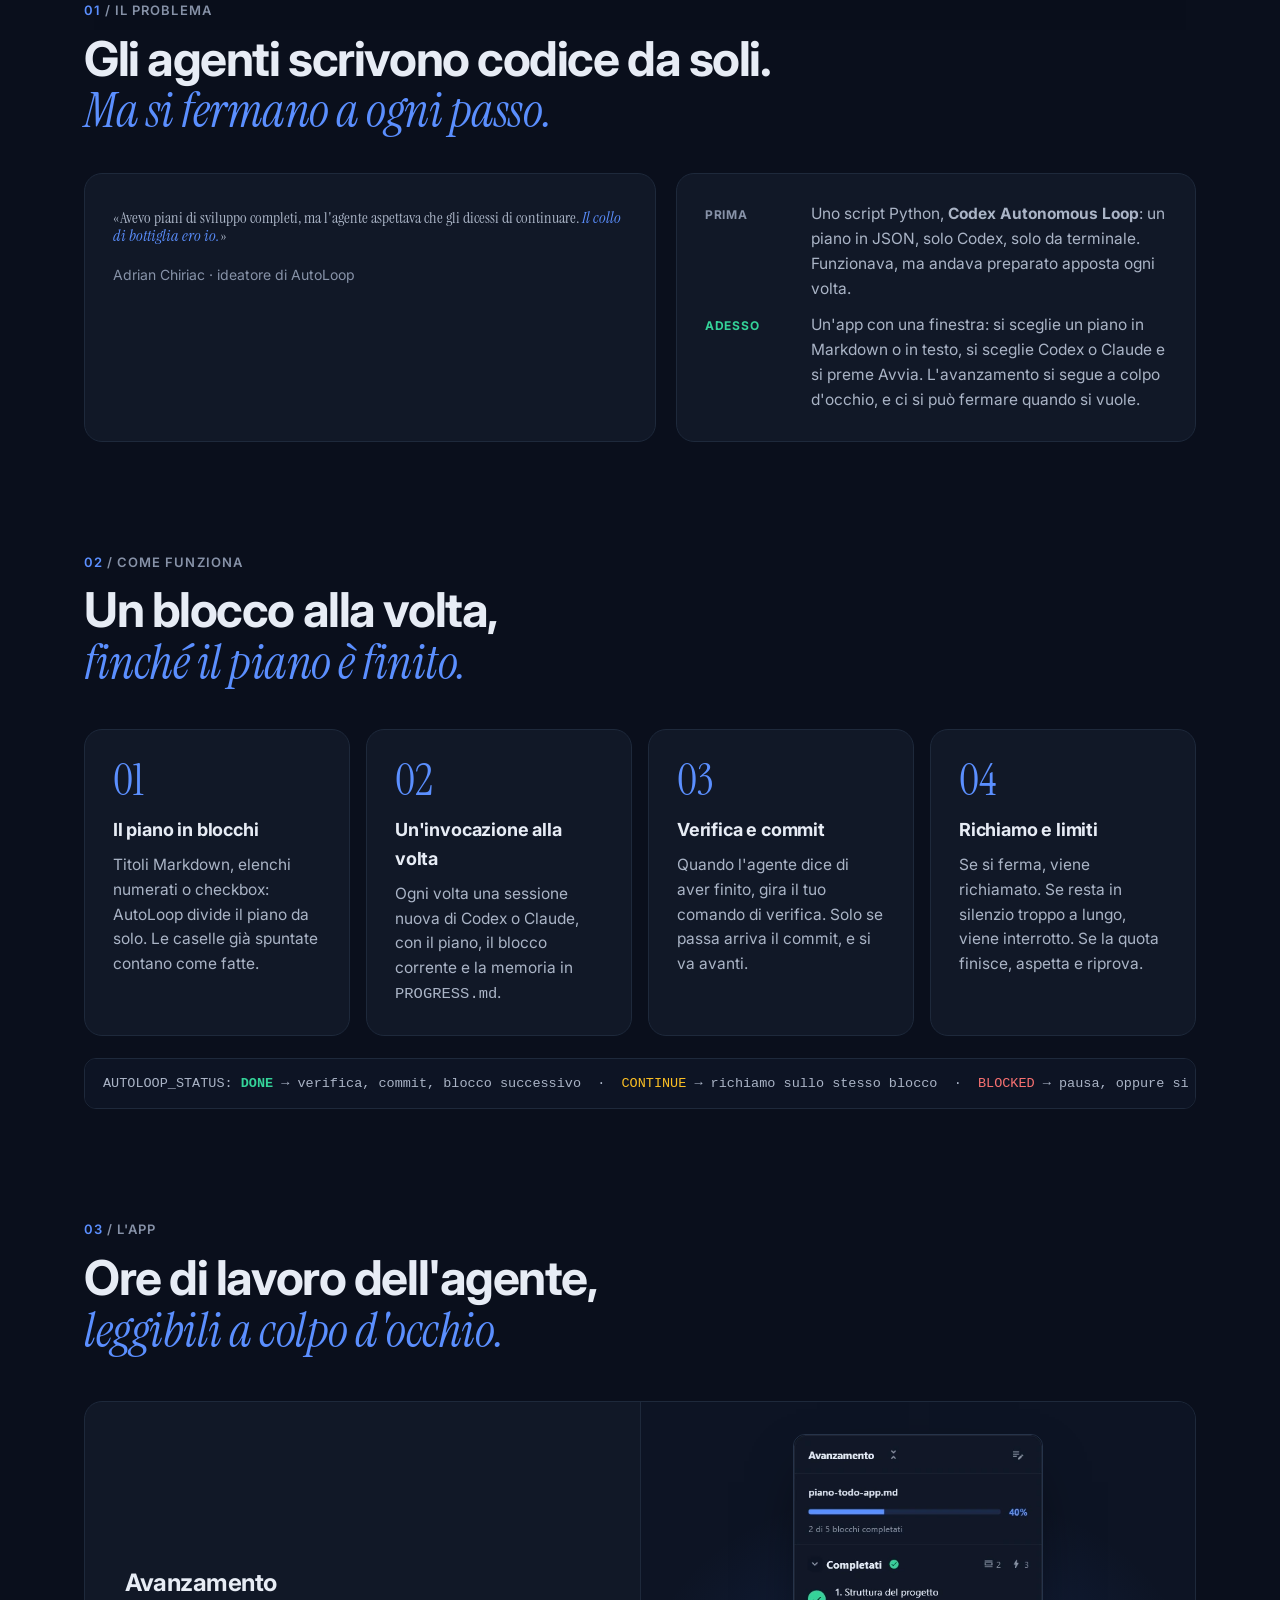
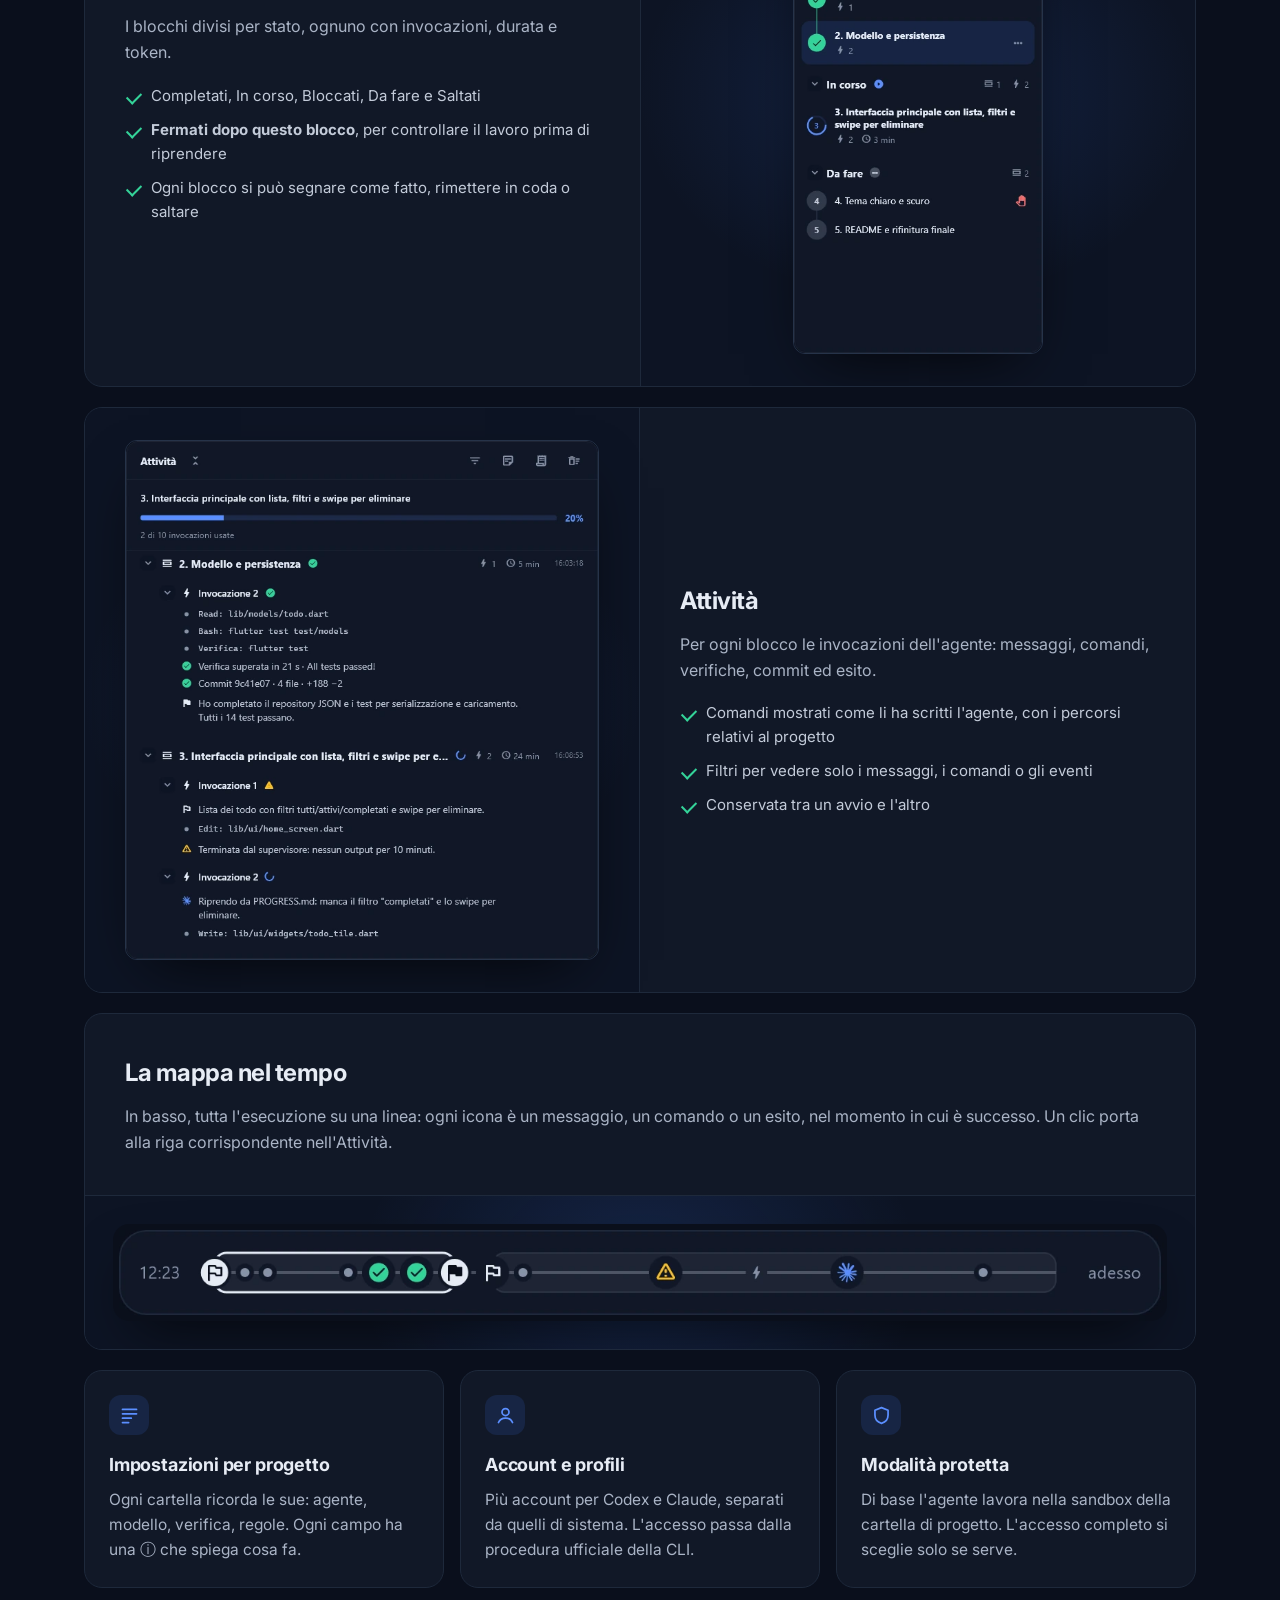
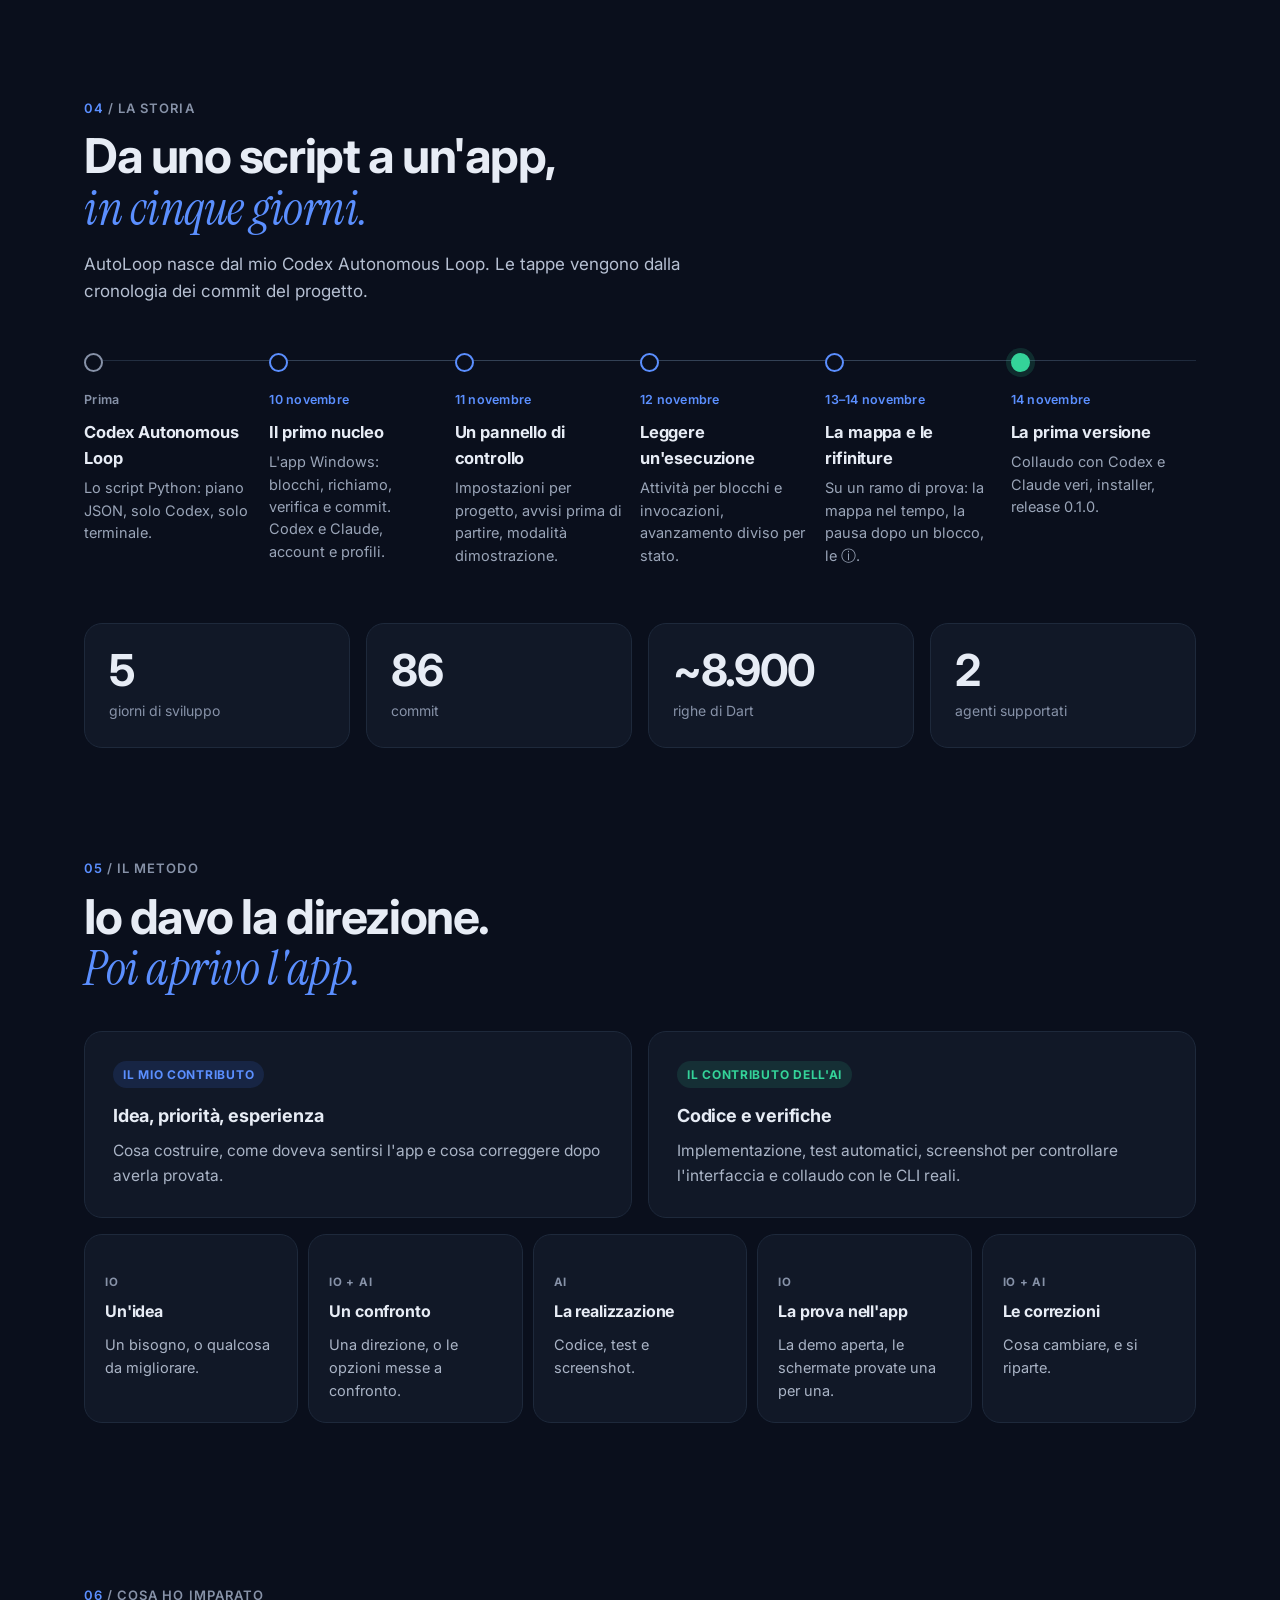
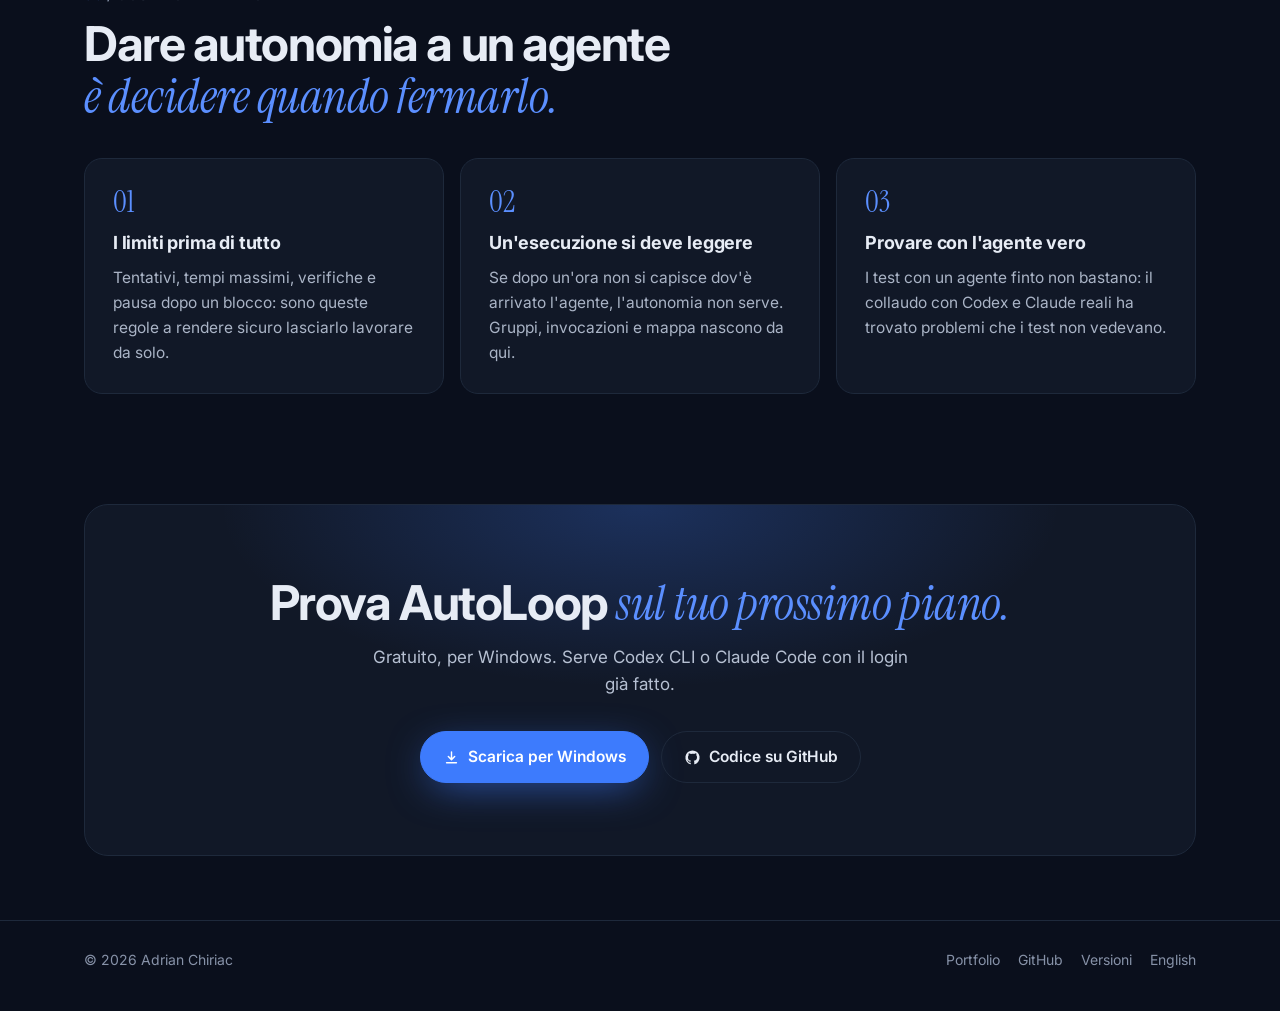
==== commit 3eeb0a2d: "Landing: mappa nitida e senza deformazioni La mappa era schiacciata perché l'immagine aveva un'altez" ====
--- a/site/index.html
+++ b/site/index.html
@@ -146,7 +146,7 @@
             <h3>La mappa nel tempo</h3>
             <p>In basso, tutta l'esecuzione su una linea: ogni icona è un messaggio, un comando o un esito, nel momento in cui è successo. Un clic porta alla riga corrispondente nell'Attività.</p>
           </div>
-          <div class="pic"><img src="assets/bar.webp" width="1408" height="56" alt="La barra in basso con i pulsanti Pausa e Ferma, i totali e la mappa dell'attività nel tempo." loading="lazy"></div>
+          <div class="pic map-scroll"><img src="assets/map.webp" width="1388" height="128" alt="La mappa dell'attività nel tempo: bandiere dei compiti, comandi, verifiche superate, un avviso e i messaggi dell'agente lungo una linea." loading="lazy"></div>
         </div>
       </div>
       <div class="mini">
--- a/site/style.css
+++ b/site/style.css
@@ -30,7 +30,7 @@
   -webkit-font-smoothing: antialiased;
   overflow-x: hidden;
 }
-img { max-width: 100%; display: block; }
+img { max-width: 100%; height: auto; display: block; }
 a { color: inherit; }
 .wrap { max-width: var(--max); margin: 0 auto; padding: 0 24px; }
 @media (max-width: 600px) { .wrap { padding: 0 16px; } }
@@ -165,6 +165,8 @@
 .feature.wide { grid-template-columns: 1fr; }
 .feature.wide .pic { border-left: 0; border-top: 1px solid var(--border); padding: 28px; }
 .feature.wide .pic img { width: 100%; max-height: none; }
+.feature .pic.map-scroll { display: block; overflow-x: auto; justify-content: flex-start; }
+.feature .pic.map-scroll img { width: 100%; min-width: 760px; max-height: none; border: 0; box-shadow: 0 24px 60px -24px rgba(0, 0, 0, .8); border-radius: 16px; }
 .feature.flip .pic { order: -1; border-left: 0; border-right: 1px solid var(--border); }
 @media (max-width: 860px) {
   .feature { grid-template-columns: 1fr; }
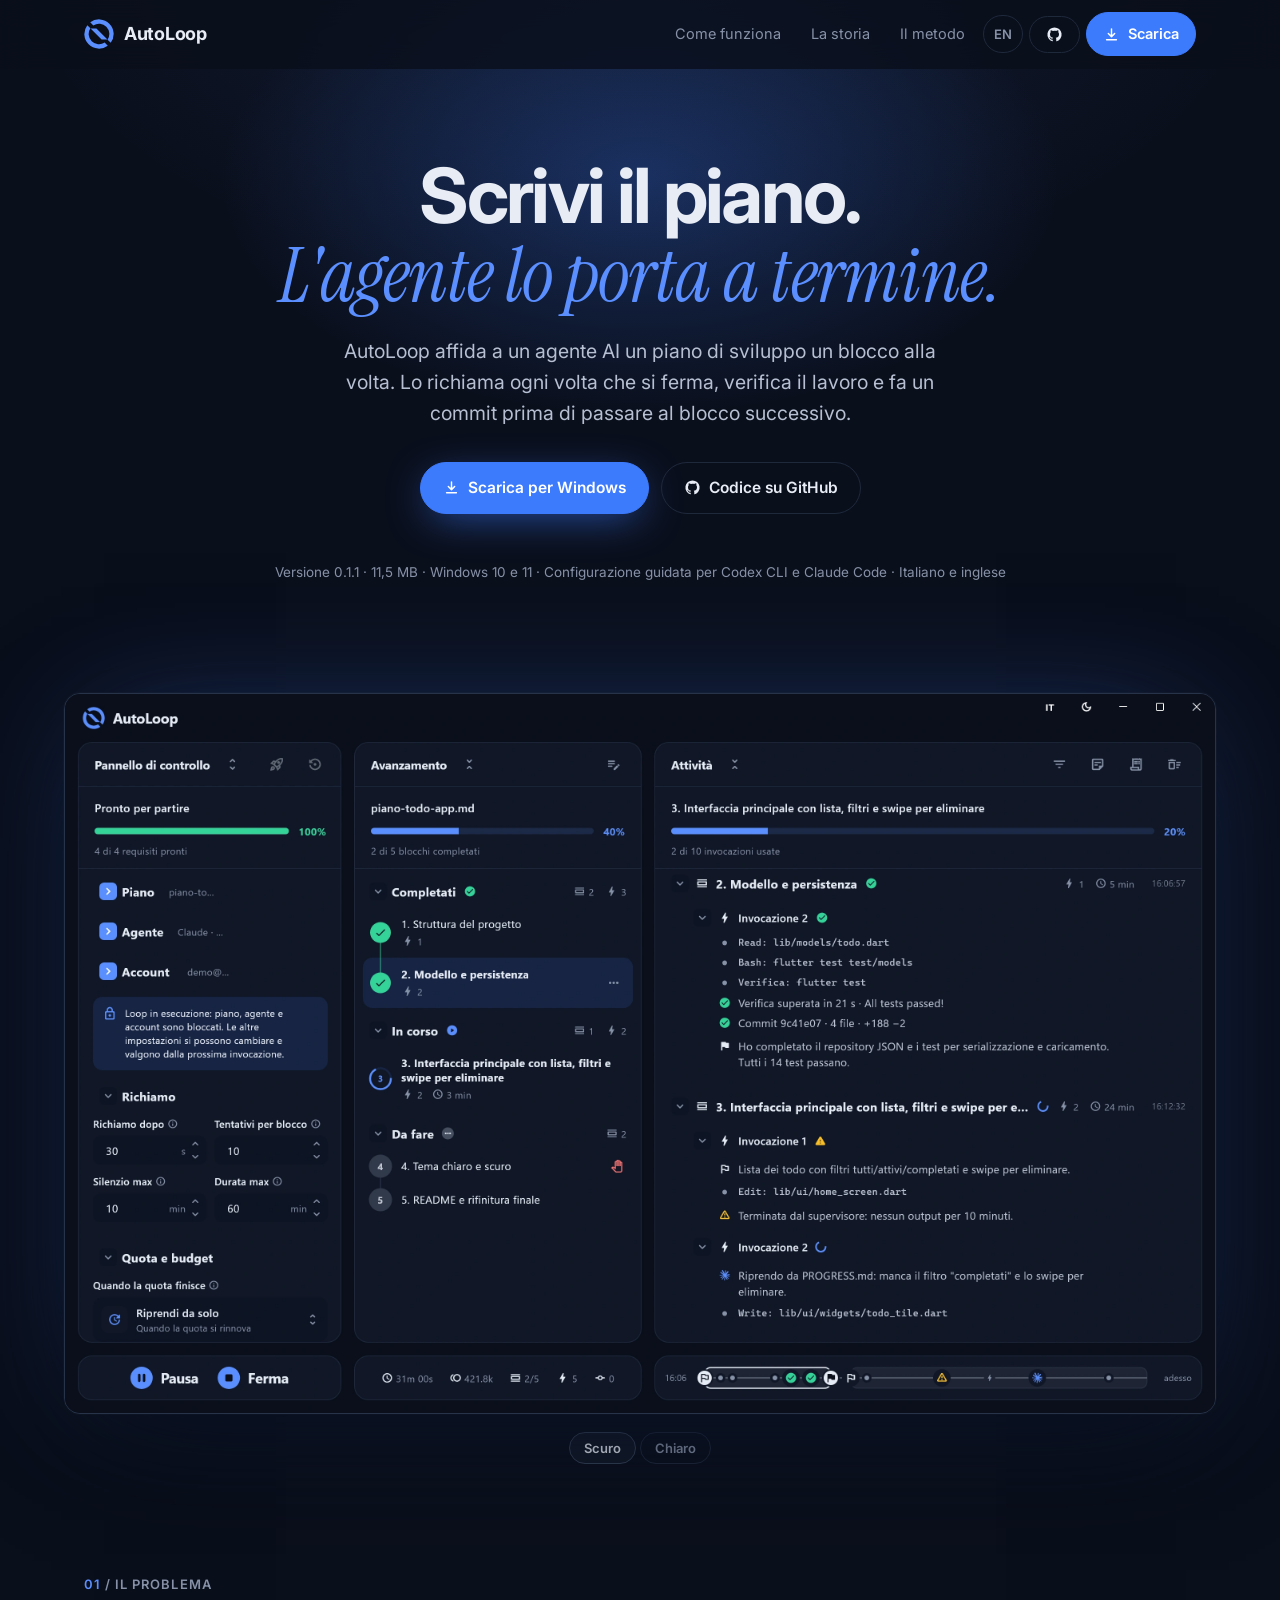
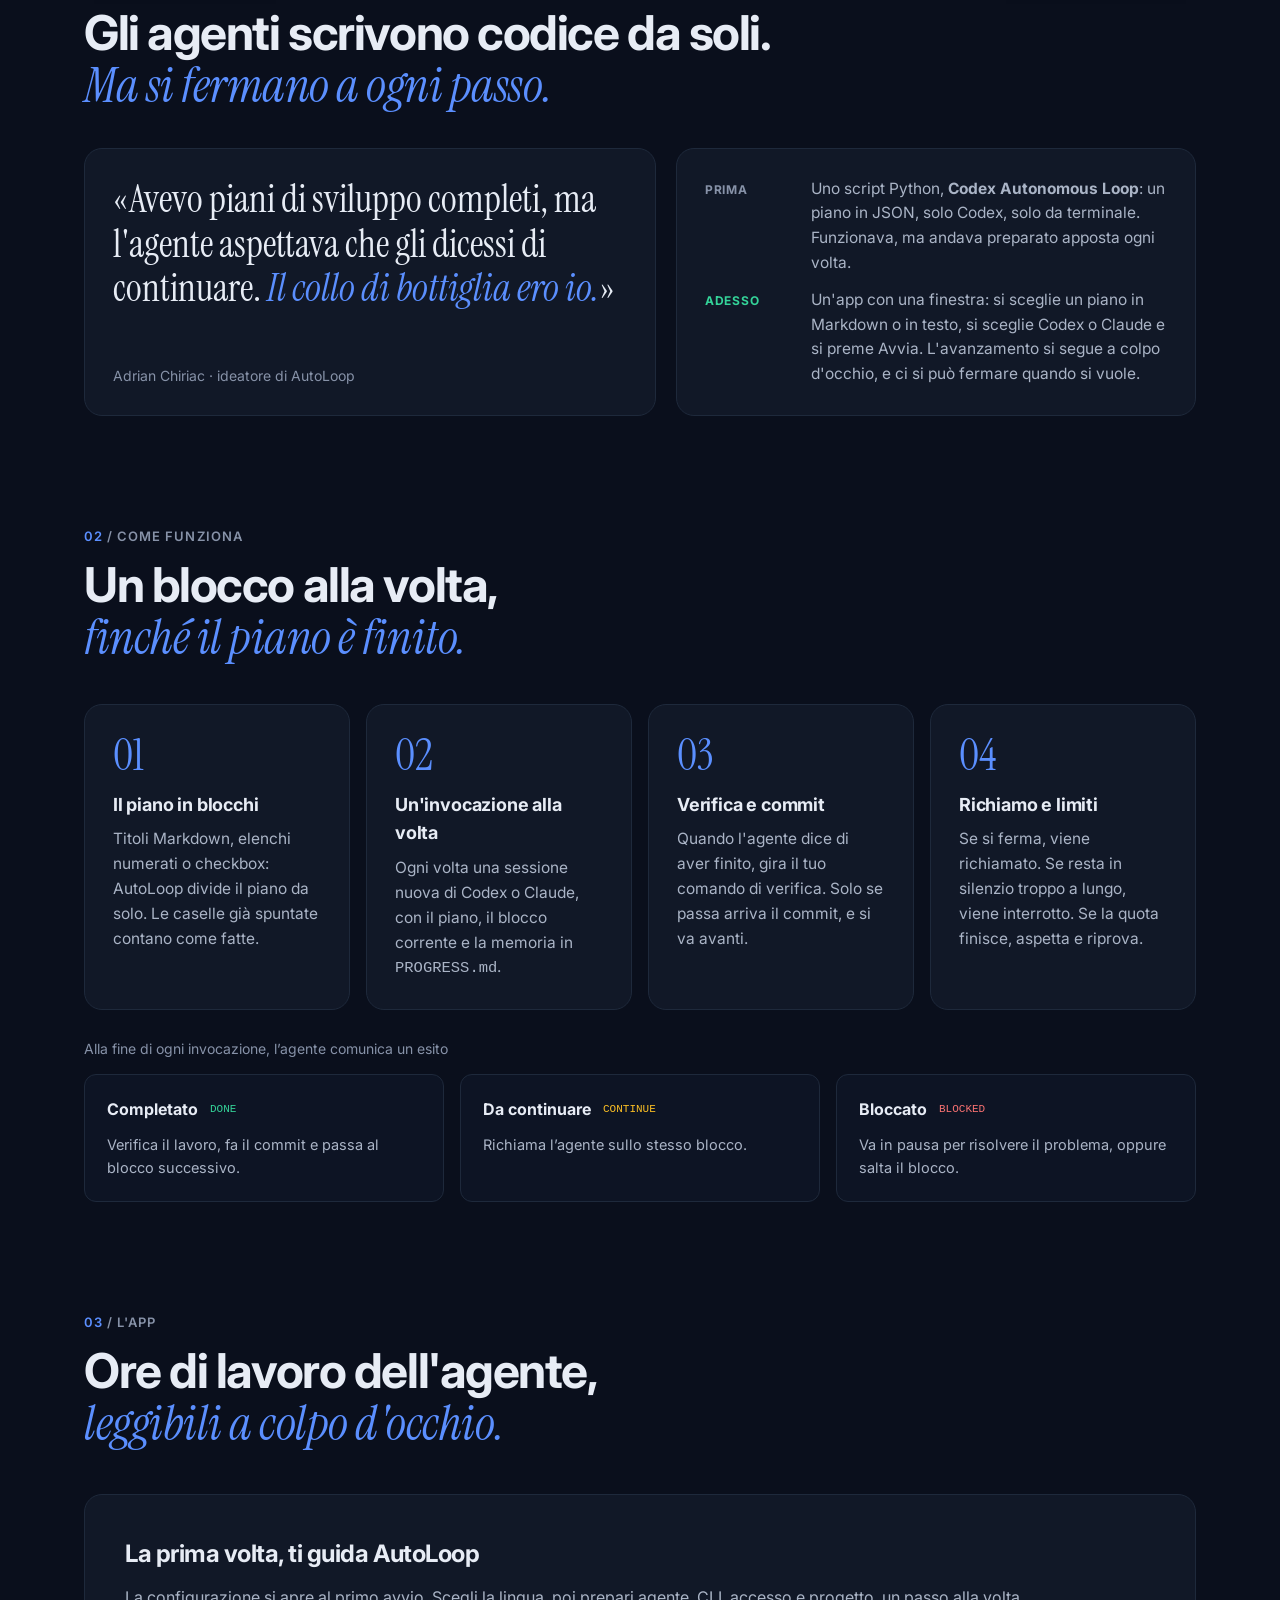
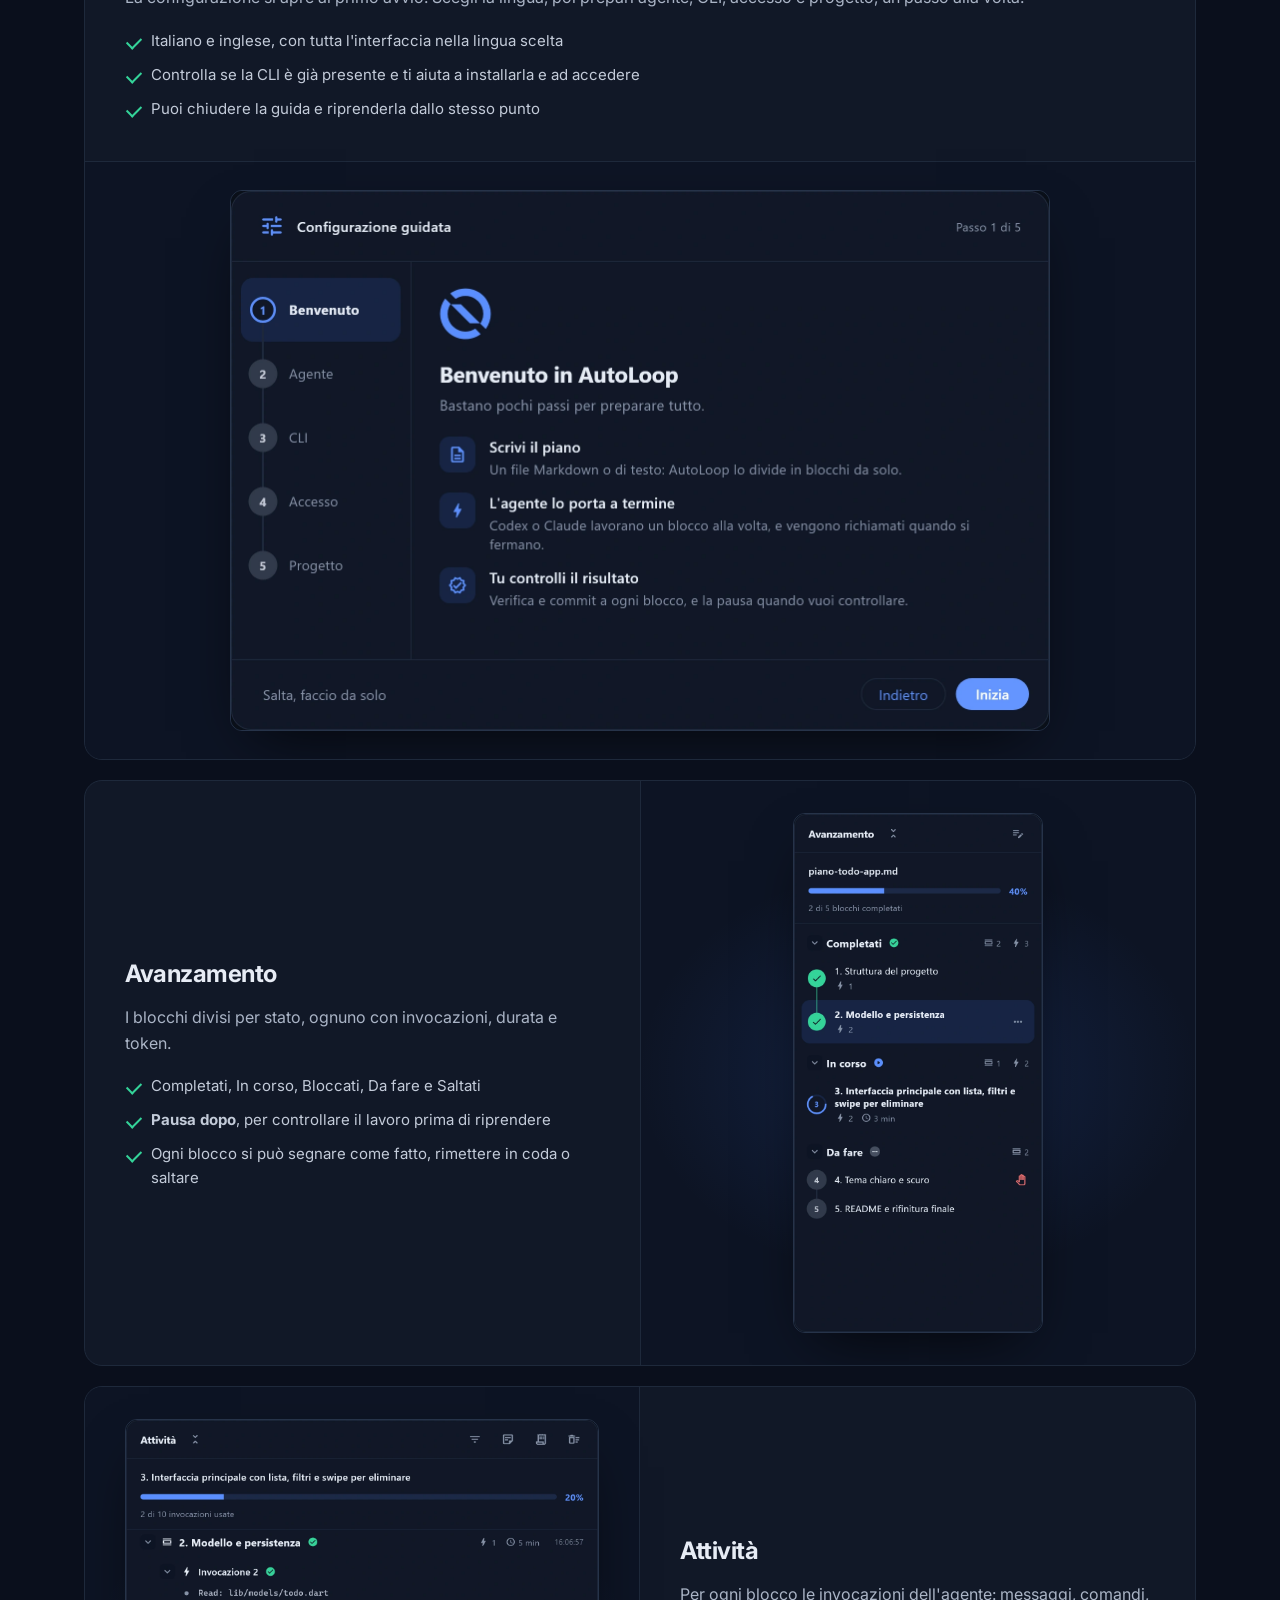
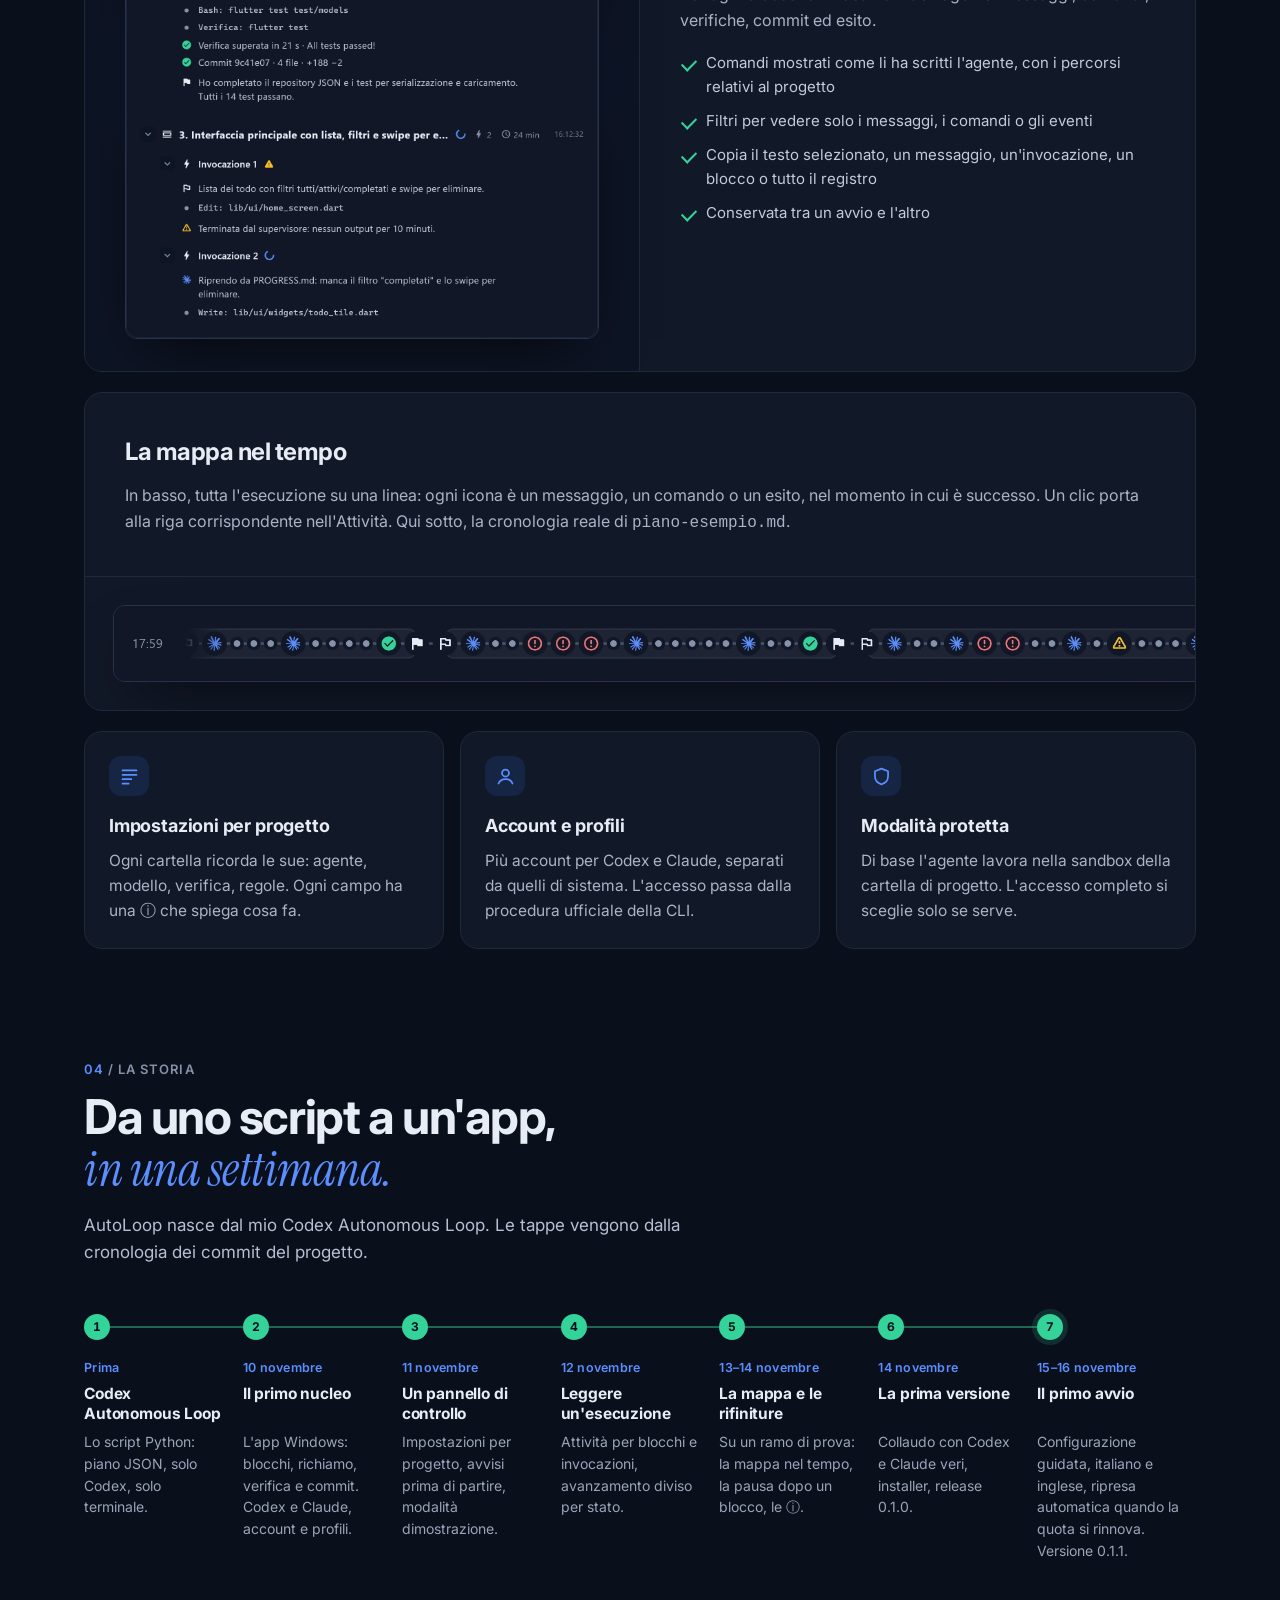
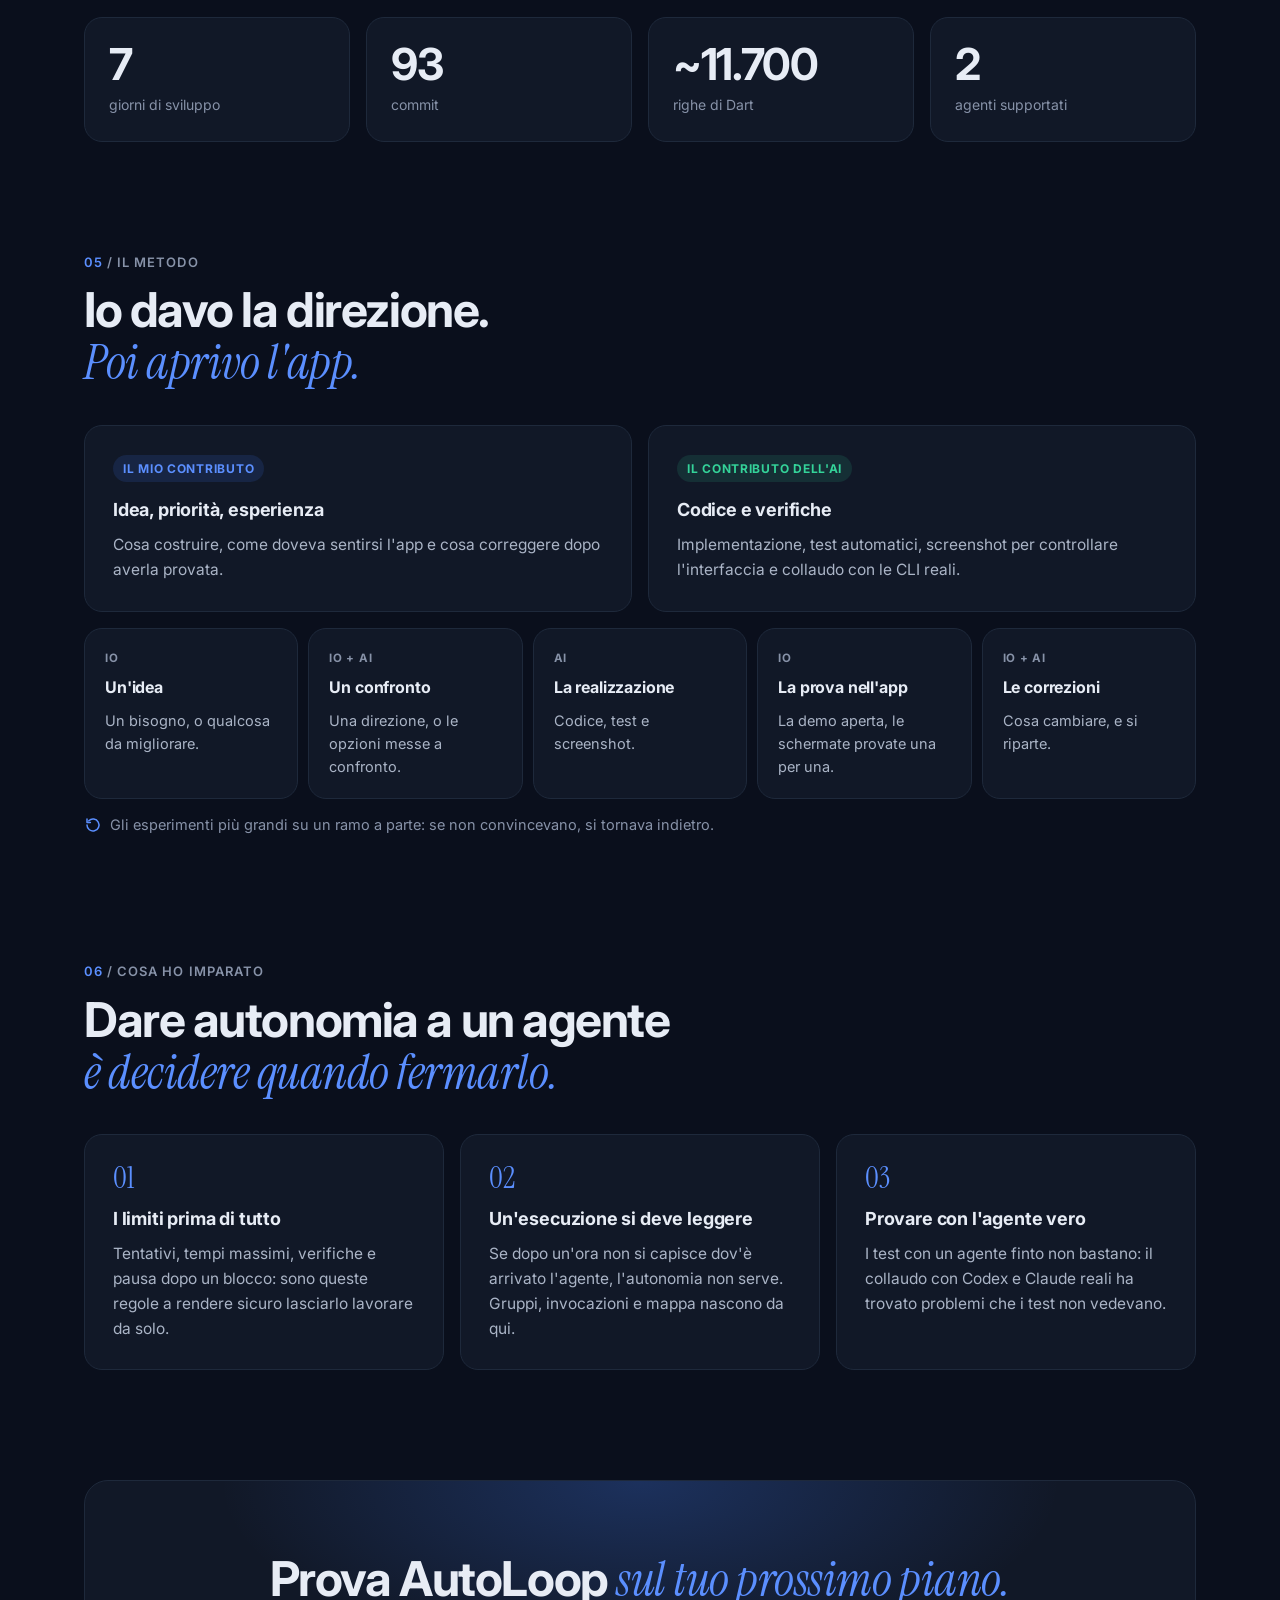
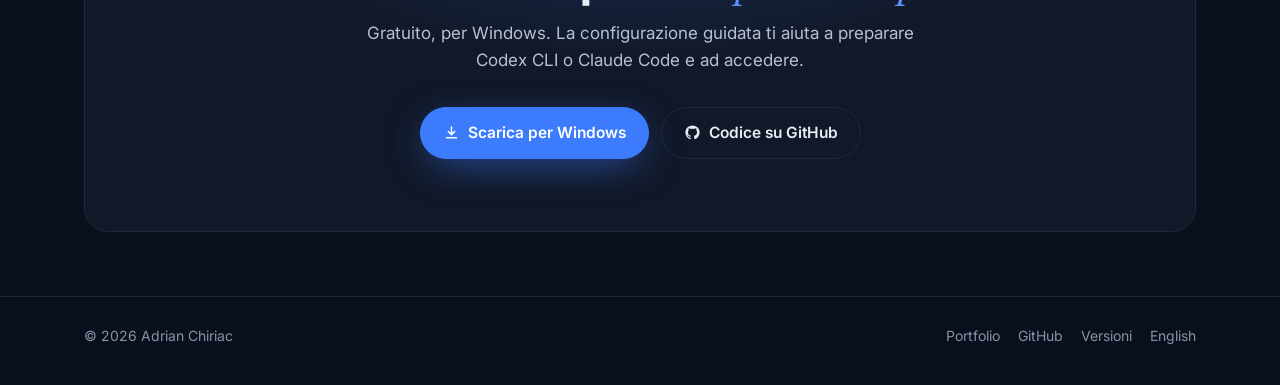
==== commit 7f2e4708: "Landing: screenshot in italiano e inglese, configurazione guidata, cronologia aggiornata - Hero senz" ====
--- a/site/index.html
+++ b/site/index.html
@@ -42,29 +42,21 @@
       <a class="link" href="#metodo">Il metodo</a>
       <a class="lang" href="en/" hreflang="en" lang="en" title="English version">EN</a>
       <a class="pill" href="https://github.com/chiriacadrian2296/auto-loop" aria-label="Codice su GitHub"><svg><use href="#github"/></svg></a>
-      <a class="pill primary" href="https://github.com/chiriacadrian2296/auto-loop/releases/download/v0.1.0/AutoLoop-Setup-0.1.0.exe"><svg><use href="#download"/></svg><span>Scarica</span></a>
+      <a class="pill primary" href="https://github.com/chiriacadrian2296/auto-loop/releases/download/v0.1.1/AutoLoop-Setup-0.1.1.exe"><svg><use href="#download"/></svg><span>Scarica</span></a>
     </nav>
   </div>
 </header>
 
 <main>
   <div class="hero">
-    <svg class="rings" viewBox="0 0 980 520" aria-hidden="true">
-      <g fill="none" stroke="#5b8fff">
-        <circle cx="490" cy="260" r="180" stroke-opacity=".18"/>
-        <circle cx="490" cy="260" r="270" stroke-opacity=".11" stroke-dasharray="2 10"/>
-        <circle cx="490" cy="260" r="370" stroke-opacity=".07"/>
-      </g>
-    </svg>
-    <div class="wrap">
-      <span class="eyebrow"><i></i>App per Windows · Codex CLI e Claude Code</span>
+    <div class="wrap">
       <h1>Scrivi il piano.<br><em>L'agente lo porta a termine.</em></h1>
       <p class="lead">AutoLoop affida a un agente AI un piano di sviluppo un blocco alla volta. Lo richiama ogni volta che si ferma, verifica il lavoro e fa un commit prima di passare al blocco successivo.</p>
       <div class="cta">
-        <a class="pill primary" href="https://github.com/chiriacadrian2296/auto-loop/releases/download/v0.1.0/AutoLoop-Setup-0.1.0.exe"><svg><use href="#download"/></svg>Scarica per Windows</a>
+        <a class="pill primary" href="https://github.com/chiriacadrian2296/auto-loop/releases/download/v0.1.1/AutoLoop-Setup-0.1.1.exe"><svg><use href="#download"/></svg>Scarica per Windows</a>
         <a class="pill" href="https://github.com/chiriacadrian2296/auto-loop"><svg><use href="#github"/></svg>Codice su GitHub</a>
       </div>
-      <p class="meta">Versione 0.1.0 · 11 MB · Windows 10 e 11 · Serve Codex CLI o Claude Code con il login già fatto</p>
+      <p class="meta">Versione 0.1.1 · 11,5 MB · Windows 10 e 11 · Configurazione guidata per Codex CLI e Claude Code · Italiano e inglese</p>
     </div>
   </div>
 
@@ -84,7 +76,7 @@
       <div class="kicker reveal">01 <b>/ Il problema</b></div>
       <h2 class="reveal">Gli agenti scrivono codice da soli.<br><em>Ma si fermano a ogni passo.</em></h2>
       <div class="quote">
-        <div class="card reveal">
+        <div class="card quote-card reveal">
           <p class="big-quote">«Avevo piani di sviluppo completi, ma l'agente aspettava che gli dicessi di continuare. <em>Il collo di bottiglia ero io.</em>»</p>
           <p class="who">Adrian Chiriac · ideatore di AutoLoop</p>
         </div>
@@ -106,8 +98,13 @@
         <div class="card step reveal"><div class="n">03</div><h3>Verifica e commit</h3><p>Quando l'agente dice di aver finito, gira il tuo comando di verifica. Solo se passa arriva il commit, e si va avanti.</p></div>
         <div class="card step reveal"><div class="n">04</div><h3>Richiamo e limiti</h3><p>Se si ferma, viene richiamato. Se resta in silenzio troppo a lungo, viene interrotto. Se la quota finisce, aspetta e riprova.</p></div>
       </div>
-      <div class="status-line reveal" aria-label="Le tre risposte possibili dell'agente">
-        AUTOLOOP_STATUS: <b>DONE</b> → verifica, commit, blocco successivo &nbsp;·&nbsp; <span class="c">CONTINUE</span> → richiamo sullo stesso blocco &nbsp;·&nbsp; <span class="x">BLOCKED</span> → pausa, oppure si salta
+      <div class="agent-outcomes reveal" aria-label="Le tre risposte possibili dell'agente">
+        <p class="outcomes-label">Alla fine di ogni invocazione, l’agente comunica un esito</p>
+        <div class="outcomes-grid">
+          <div class="outcome done"><h3>Completato <code>DONE</code></h3><p>Verifica il lavoro, fa il commit e passa al blocco successivo.</p></div>
+          <div class="outcome continue"><h3>Da continuare <code>CONTINUE</code></h3><p>Richiama l’agente sullo stesso blocco.</p></div>
+          <div class="outcome blocked"><h3>Bloccato <code>BLOCKED</code></h3><p>Va in pausa per risolvere il problema, oppure salta il blocco.</p></div>
+        </div>
       </div>
     </div>
   </section>
@@ -117,13 +114,29 @@
       <div class="kicker reveal">03 <b>/ L'app</b></div>
       <h2 class="reveal">Ore di lavoro dell'agente,<br><em>leggibili a colpo d'occhio.</em></h2>
       <div class="features">
+        <div class="card feature wide setup reveal">
+          <div class="txt">
+            <h3>La prima volta, ti guida AutoLoop</h3>
+            <p>La configurazione si apre al primo avvio. Scegli la lingua, poi prepari agente, CLI, accesso e progetto, un passo alla volta.</p>
+            <ul>
+              <li>Italiano e inglese, con tutta l'interfaccia nella lingua scelta</li>
+              <li>Controlla se la CLI è già presente e ti aiuta a installarla e ad accedere</li>
+              <li>Puoi chiudere la guida e riprenderla dallo stesso punto</li>
+            </ul>
+          </div>
+          <div class="pic">
+            <figure>
+              <img src="assets/setup.webp" width="820" height="540" alt="Il primo passo della configurazione di AutoLoop: benvenuto e progressione verticale attraverso agente, CLI, accesso e progetto." loading="lazy">
+            </figure>
+          </div>
+        </div>
         <div class="card feature reveal">
           <div class="txt">
             <h3>Avanzamento</h3>
             <p>I blocchi divisi per stato, ognuno con invocazioni, durata e token.</p>
             <ul>
               <li>Completati, In corso, Bloccati, Da fare e Saltati</li>
-              <li><strong>Fermati dopo questo blocco</strong>, per controllare il lavoro prima di riprendere</li>
+              <li><strong>Pausa dopo</strong>, per controllare il lavoro prima di riprendere</li>
               <li>Ogni blocco si può segnare come fatto, rimettere in coda o saltare</li>
             </ul>
           </div>
@@ -136,6 +149,7 @@
             <ul>
               <li>Comandi mostrati come li ha scritti l'agente, con i percorsi relativi al progetto</li>
               <li>Filtri per vedere solo i messaggi, i comandi o gli eventi</li>
+              <li>Copia il testo selezionato, un messaggio, un'invocazione, un blocco o tutto il registro</li>
               <li>Conservata tra un avvio e l'altro</li>
             </ul>
           </div>
@@ -144,9 +158,9 @@
         <div class="card feature wide reveal">
           <div class="txt">
             <h3>La mappa nel tempo</h3>
-            <p>In basso, tutta l'esecuzione su una linea: ogni icona è un messaggio, un comando o un esito, nel momento in cui è successo. Un clic porta alla riga corrispondente nell'Attività.</p>
-          </div>
-          <div class="pic map-scroll"><img src="assets/map.webp" width="1388" height="128" alt="La mappa dell'attività nel tempo: bandiere dei compiti, comandi, verifiche superate, un avviso e i messaggi dell'agente lungo una linea." loading="lazy"></div>
+            <p>In basso, tutta l'esecuzione su una linea: ogni icona è un messaggio, un comando o un esito, nel momento in cui è successo. Un clic porta alla riga corrispondente nell'Attività. Qui sotto, la cronologia reale di <code>piano-esempio.md</code>.</p>
+          </div>
+          <div class="pic map-scroll" tabindex="0" role="region" aria-label="Mappa dell’esecuzione, scorri in orizzontale"><img src="assets/map.webp" width="1386" height="67" alt="La mappa dell'esecuzione reale di piano-esempio.md, con messaggi, comandi, verifiche superate, errori e avvisi lungo la linea del tempo." loading="lazy"></div>
         </div>
       </div>
       <div class="mini">
@@ -160,7 +174,7 @@
   <section id="storia">
     <div class="wrap">
       <div class="kicker reveal">04 <b>/ La storia</b></div>
-      <h2 class="reveal">Da uno script a un'app,<br><em>in cinque giorni.</em></h2>
+      <h2 class="reveal">Da uno script a un'app,<br><em>in una settimana.</em></h2>
       <p class="intro reveal">AutoLoop nasce dal mio Codex Autonomous Loop. Le tappe vengono dalla cronologia dei commit del progetto.</p>
       <div class="timeline">
         <div class="tl first reveal"><time>Prima</time><h3>Codex Autonomous Loop</h3><p>Lo script Python: piano JSON, solo Codex, solo terminale.</p></div>
@@ -168,12 +182,13 @@
         <div class="tl reveal"><time>11 novembre</time><h3>Un pannello di controllo</h3><p>Impostazioni per progetto, avvisi prima di partire, modalità dimostrazione.</p></div>
         <div class="tl reveal"><time>12 novembre</time><h3>Leggere un'esecuzione</h3><p>Attività per blocchi e invocazioni, avanzamento diviso per stato.</p></div>
         <div class="tl reveal"><time>13–14 novembre</time><h3>La mappa e le rifiniture</h3><p>Su un ramo di prova: la mappa nel tempo, la pausa dopo un blocco, le ⓘ.</p></div>
-        <div class="tl last reveal"><time>14 novembre</time><h3>La prima versione</h3><p>Collaudo con Codex e Claude veri, installer, release 0.1.0.</p></div>
+        <div class="tl reveal"><time>14 novembre</time><h3>La prima versione</h3><p>Collaudo con Codex e Claude veri, installer, release 0.1.0.</p></div>
+        <div class="tl last reveal"><time>15–16 novembre</time><h3>Il primo avvio</h3><p>Configurazione guidata, italiano e inglese, ripresa automatica quando la quota si rinnova. Versione 0.1.1.</p></div>
       </div>
       <div class="numbers">
-        <div class="card num reveal"><b>5</b><span>giorni di sviluppo</span></div>
-        <div class="card num reveal"><b>86</b><span>commit</span></div>
-        <div class="card num reveal"><b>~8.900</b><span>righe di Dart</span></div>
+        <div class="card num reveal"><b>7</b><span>giorni di sviluppo</span></div>
+        <div class="card num reveal"><b>93</b><span>commit</span></div>
+        <div class="card num reveal"><b>~11.700</b><span>righe di Dart</span></div>
         <div class="card num reveal"><b>2</b><span>agenti supportati</span></div>
       </div>
     </div>
@@ -210,9 +225,9 @@
 
       <div class="final reveal">
         <h2>Prova AutoLoop <em>sul tuo prossimo piano.</em></h2>
-        <p>Gratuito, per Windows. Serve Codex CLI o Claude Code con il login già fatto.</p>
+        <p>Gratuito, per Windows. La configurazione guidata ti aiuta a preparare Codex CLI o Claude Code e ad accedere.</p>
         <div class="cta">
-          <a class="pill primary" href="https://github.com/chiriacadrian2296/auto-loop/releases/download/v0.1.0/AutoLoop-Setup-0.1.0.exe"><svg><use href="#download"/></svg>Scarica per Windows</a>
+          <a class="pill primary" href="https://github.com/chiriacadrian2296/auto-loop/releases/download/v0.1.1/AutoLoop-Setup-0.1.1.exe"><svg><use href="#download"/></svg>Scarica per Windows</a>
           <a class="pill" href="https://github.com/chiriacadrian2296/auto-loop"><svg><use href="#github"/></svg>Codice su GitHub</a>
         </div>
       </div>
--- a/site/style.css
+++ b/site/style.css
@@ -74,16 +74,8 @@
     radial-gradient(600px 340px at 50% 30%, rgba(61, 123, 253, .28), transparent 70%),
     radial-gradient(900px 500px at 50% 0%, rgba(91, 143, 255, .10), transparent 70%);
 }
-.rings { position: absolute; left: 50%; top: 40px; width: 980px; max-width: 160vw; transform: translateX(-50%); z-index: -1; opacity: .5; pointer-events: none; }
-.eyebrow {
-  display: inline-flex; align-items: center; gap: 8px;
-  font-size: 13.5px; font-weight: 600; color: var(--primary);
-  background: var(--primary-soft); border: 1px solid rgba(91, 143, 255, .25);
-  padding: 6px 14px; border-radius: 999px;
-}
-.eyebrow i { width: 7px; height: 7px; border-radius: 50%; background: var(--success); box-shadow: 0 0 0 4px rgba(52, 211, 153, .18); }
 h1 {
-  margin: 22px auto 0; max-width: 900px;
+  margin: 0 auto; max-width: 900px;
   font-size: clamp(40px, 7vw, 76px); line-height: 1.02; letter-spacing: -.035em; font-weight: 700;
 }
 h1 em, h2 em { font-family: var(--serif); font-style: italic; font-weight: 400; letter-spacing: -.01em; color: var(--primary); }
@@ -91,7 +83,7 @@
 .cta { margin-top: 32px; display: flex; flex-wrap: wrap; justify-content: center; gap: 12px; }
 .cta .pill { padding: 13px 22px; font-size: 15.5px; }
 .cta .pill.primary { box-shadow: 0 10px 40px -10px rgba(61, 123, 253, .7); }
-.meta { margin-top: 16px; color: var(--muted); font-size: 13.5px; }
+.meta { margin-top: 48px; color: var(--muted); font-size: 13.5px; }
 
 /* ---------- screenshot */
 .shot { margin: 56px auto 0; max-width: 1200px; padding: 0 24px; }
@@ -126,9 +118,10 @@
 .card { background: var(--surface); border: 1px solid var(--border); border-radius: var(--radius); padding: 28px; }
 .card h3 { margin: 0; font-size: 18px; letter-spacing: -.01em; }
 .card p { margin: 8px 0 0; color: #aab4c6; font-size: 15.5px; }
-.big-quote { font-family: var(--serif); font-size: clamp(28px, 3.6vw, 40px); line-height: 1.15; margin: 0; }
+.quote-card { display: flex; flex-direction: column; justify-content: space-between; gap: 24px; }
+.card .big-quote { font-family: var(--serif); font-size: clamp(28px, 3.2vw, 38px); line-height: 1.18; margin: 0; color: var(--text); }
 .big-quote em { color: var(--primary); }
-.card .who { margin-top: 18px; color: var(--muted); font-size: 14px; }
+.card .who { margin-top: 0; color: var(--muted); font-size: 14px; }
 .before-after { display: grid; gap: 12px; }
 .ba { display: grid; grid-template-columns: 92px 1fr; gap: 14px; align-items: start; }
 .ba span { font-size: 12px; font-weight: 700; letter-spacing: .06em; text-transform: uppercase; color: var(--muted); padding-top: 3px; }
@@ -142,14 +135,17 @@
 .step { position: relative; }
 .step .n { font-family: var(--serif); font-size: 44px; line-height: 1; color: var(--primary); }
 .step h3 { margin-top: 14px; }
-.status-line {
-  margin-top: 22px; font: 500 13.5px/1.6 'Cascadia Mono', Consolas, ui-monospace, monospace;
-  background: var(--bg-2); border: 1px solid var(--border); border-radius: 12px; padding: 14px 18px; color: #aab4c6;
-  overflow-x: auto; white-space: nowrap;
-}
-.status-line b { color: var(--success); font-weight: 600; }
-.status-line .c { color: var(--warning); }
-.status-line .x { color: var(--danger); }
+.agent-outcomes { margin-top: 28px; }
+.outcomes-label { margin: 0 0 14px; color: var(--muted); font-size: 14px; }
+.outcomes-grid { display: grid; grid-template-columns: repeat(3, minmax(0, 1fr)); gap: 16px; }
+.outcome { padding: 22px; background: var(--bg-2); border: 1px solid var(--border); border-radius: 12px; }
+.outcome h3 { display: flex; align-items: center; flex-wrap: wrap; gap: 8px 12px; margin: 0; font-size: 16px; }
+.outcome code { font: 500 11px/1.6 'Cascadia Mono', Consolas, ui-monospace, monospace; }
+.outcome.done code { color: var(--success); }
+.outcome.continue code { color: var(--warning); }
+.outcome.blocked code { color: var(--danger); }
+.outcome p { margin: 10px 0 0; color: #aab4c6; font-size: 14.5px; }
+@media (max-width: 700px) { .outcomes-grid { grid-template-columns: 1fr; } }
 
 /* features */
 .features { margin-top: 44px; display: grid; gap: 20px; }
@@ -165,8 +161,22 @@
 .feature.wide { grid-template-columns: 1fr; }
 .feature.wide .pic { border-left: 0; border-top: 1px solid var(--border); padding: 28px; }
 .feature.wide .pic img { width: 100%; max-height: none; }
-.feature .pic.map-scroll { display: block; overflow-x: auto; justify-content: flex-start; }
-.feature .pic.map-scroll img { width: 100%; min-width: 760px; max-height: none; border: 0; box-shadow: 0 24px 60px -24px rgba(0, 0, 0, .8); border-radius: 16px; }
+.feature.setup .pic { display: block; }
+.feature.setup figure { margin: 0; }
+.feature.setup figure > img { max-width: 820px; margin: 0 auto; }
+.feature .pic.map-scroll {
+  display: block; overflow-x: auto; justify-content: flex-start; background: transparent;
+}
+@supports not selector(::-webkit-scrollbar) {
+  .map-scroll { scrollbar-width: thin; scrollbar-color: #334b73 transparent; }
+}
+.map-scroll::-webkit-scrollbar { height: 10px; }
+.map-scroll::-webkit-scrollbar-button { display: none; }
+.map-scroll::-webkit-scrollbar-track { background: var(--bg-2); border-radius: 999px; margin: 0 28px; }
+.map-scroll::-webkit-scrollbar-thumb { background: #334b73; border: 3px solid var(--bg-2); border-radius: 999px; }
+.map-scroll::-webkit-scrollbar-thumb:hover { background: var(--primary); }
+.feature .pic.map-scroll img { width: 1560px; max-width: none; max-height: none; }
+@media (max-width: 700px) { .feature .pic.map-scroll img { width: 1300px; } }
 .feature.flip .pic { order: -1; border-left: 0; border-right: 1px solid var(--border); }
 @media (max-width: 860px) {
   .feature { grid-template-columns: 1fr; }
@@ -181,21 +191,25 @@
 .ico svg { width: 21px; height: 21px; }
 
 /* story */
-.timeline { margin-top: 48px; display: grid; grid-template-columns: repeat(6, 1fr); gap: 0; position: relative; }
-.timeline::before { content: ''; position: absolute; left: 0; right: 0; top: 7px; height: 1px; background: linear-gradient(90deg, var(--border), #334155 20%, #334155 80%, var(--border)); }
-.tl { position: relative; padding: 32px 18px 0 0; }
-.tl::before { content: ''; position: absolute; left: 0; top: 0; width: 15px; height: 15px; border-radius: 50%; background: var(--bg); border: 2px solid var(--primary); }
-.tl.first::before { border-color: var(--muted); }
-.tl.last::before { background: var(--success); border-color: var(--success); box-shadow: 0 0 0 5px rgba(52, 211, 153, .15); }
-.tl time { font-size: 12.5px; font-weight: 600; color: var(--primary); letter-spacing: .02em; }
-.tl.first time { color: var(--muted); }
-.tl h3 { margin: 6px 0 0; font-size: 16.5px; letter-spacing: -.01em; }
-.tl p { margin: 6px 0 0; color: #9aa5b8; font-size: 14.5px; line-height: 1.55; }
+/* Step circles mirror the app's setup stepper: every step is done, so all are green, numbered. */
+.timeline { margin-top: 48px; display: grid; grid-template-columns: repeat(7, 1fr); gap: 0; counter-reset: tl; }
+.tl { position: relative; padding: 44px 16px 0 0; counter-increment: tl; }
+.tl::before {
+  content: counter(tl); position: absolute; z-index: 1; left: 0; top: 0; width: 26px; height: 26px;
+  display: grid; place-items: center; border-radius: 50%; background: var(--success);
+  color: var(--bg); font: 700 12px/1 var(--sans); font-variant-numeric: tabular-nums;
+}
+.tl::after { content: ''; position: absolute; left: 13px; top: 12px; width: 100%; height: 2px; background: rgba(52, 211, 153, .45); }
+.tl.last::after { display: none; }
+.tl.last::before { box-shadow: 0 0 0 5px rgba(52, 211, 153, .15); }
+.tl time { display: block; font-size: 12.5px; font-weight: 600; color: var(--primary); letter-spacing: .02em; }
+.tl h3 { margin: 6px 0 0; min-height: 2.5em; font-size: 15.5px; line-height: 1.25; letter-spacing: -.01em; }
+.tl p { margin: 8px 0 0; color: #9aa5b8; font-size: 14px; line-height: 1.55; }
 @media (max-width: 1000px) {
-  .timeline { grid-template-columns: 1fr; gap: 26px; padding-left: 4px; }
-  .timeline::before { left: 11px; right: auto; top: 6px; bottom: 6px; width: 1px; height: auto; background: #334155; }
-  .tl { padding: 0 0 0 36px; }
-  .tl::before { left: 4px; top: 3px; }
+  .timeline { grid-template-columns: 1fr; gap: 26px; }
+  .tl { padding: 2px 0 0 44px; }
+  .tl::after { left: 12px; top: 13px; width: 2px; height: calc(100% + 26px); }
+  .tl h3 { min-height: 0; font-size: 16.5px; }
 }
 .numbers { margin-top: 56px; display: grid; grid-template-columns: repeat(4, 1fr); gap: 16px; }
 @media (max-width: 860px) { .numbers { grid-template-columns: repeat(2, 1fr); } }
